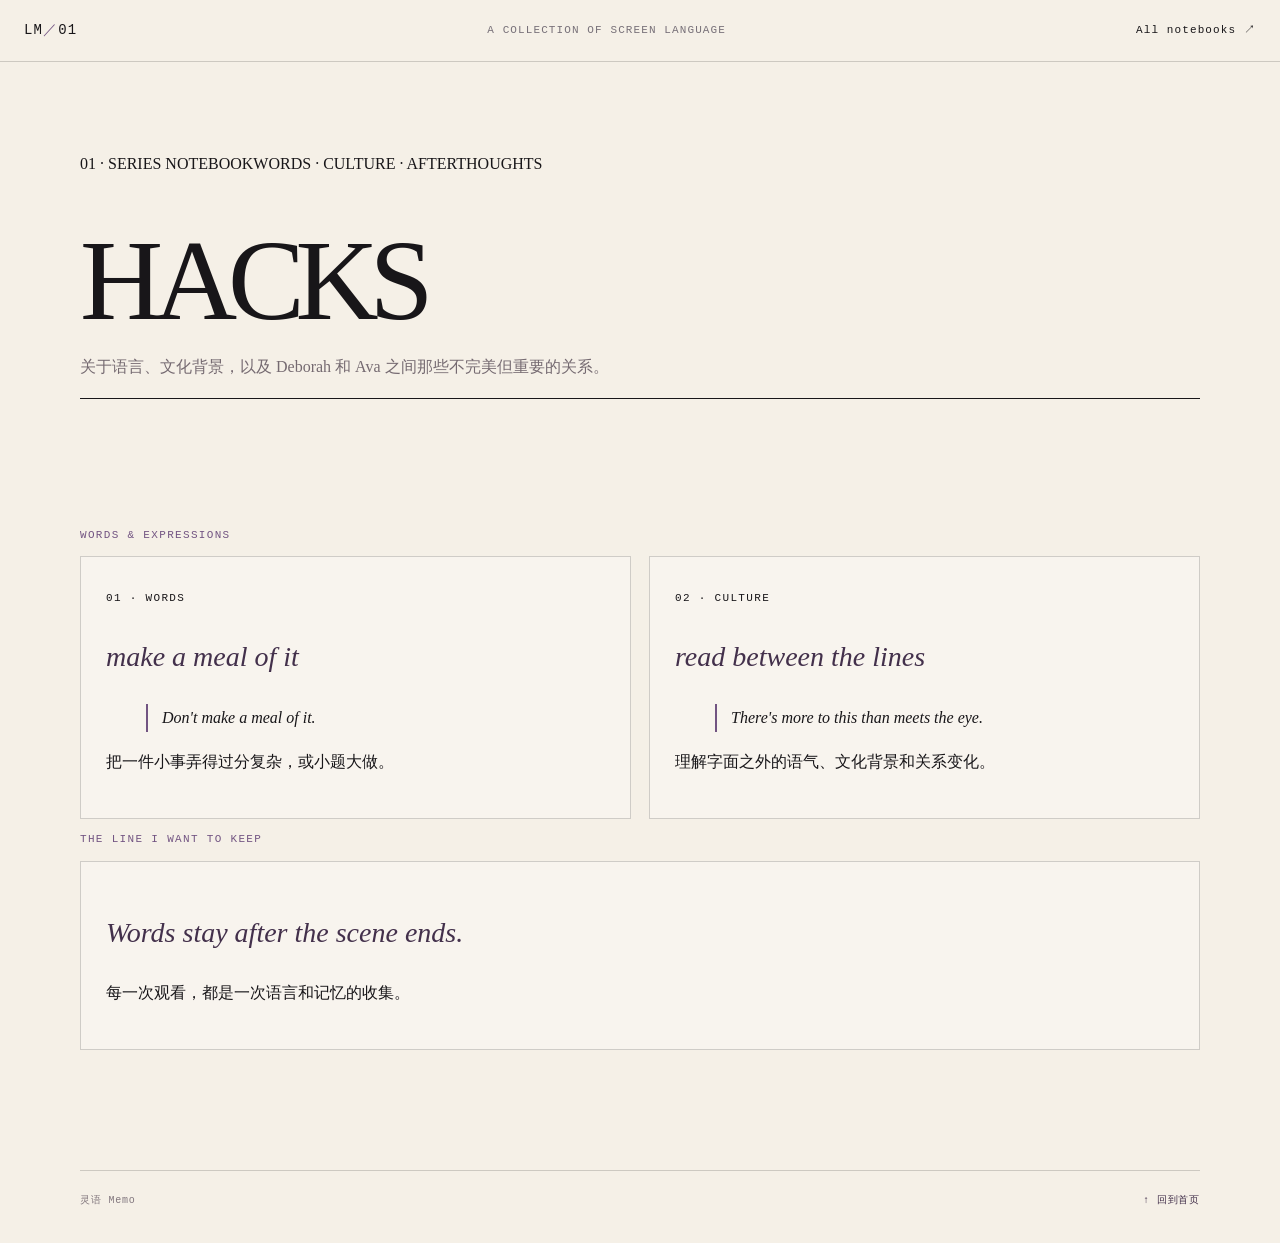
==== hacks.html @ 87b96baa "Add HACKS notebook page" ====
<!doctype html>
<html lang="zh-CN">
<head>
  <meta charset="UTF-8">
  <meta name="viewport" content="width=device-width, initial-scale=1.0">
  <title>HACKS · 灵语 Memo</title>
  <link rel="stylesheet" href="style.css">
</head>
<body>
  <header class="site-header"><div class="header-inner">
    <a class="brand" href="index.html">LM<span>／</span>01</a>
    <p class="header-note">A COLLECTION OF SCREEN LANGUAGE</p>
    <a class="header-link" href="index.html">All notebooks ↗</a>
  </div></header>
  <main class="content-width">
    <section class="custom-cover">
      <div class="custom-cover-meta"><span>01 · SERIES NOTEBOOK</span><span>WORDS · CULTURE · AFTERTHOUGHTS</span></div>
      <h1>HACKS</h1>
      <p class="custom-description">关于语言、文化背景，以及 Deborah 和 Ava 之间那些不完美但重要的关系。</p>
      <div class="cover-rule"></div>
    </section>
    <section class="note-workspace">
      <p class="section-kicker">WORDS &amp; EXPRESSIONS</p>
      <div class="learning-grid">
        <article class="learning-card"><span class="card-tag">01 · WORDS</span><h3>make a meal of it</h3><blockquote>Don't make a meal of it.</blockquote><p>把一件小事弄得过分复杂，或小题大做。</p></article>
        <article class="learning-card"><span class="card-tag">02 · CULTURE</span><h3>read between the lines</h3><blockquote>There's more to this than meets the eye.</blockquote><p>理解字面之外的语气、文化背景和关系变化。</p></article>
      </div>
      <p class="section-kicker">THE LINE I WANT TO KEEP</p>
      <article class="learning-card"><h3>Words stay after the scene ends.</h3><p>每一次观看，都是一次语言和记忆的收集。</p></article>
    </section>
  </main>
  <footer class="home-footer content-width"><span>灵语 Memo</span><a href="index.html">↑ 回到首页</a></footer>
</body>
</html>
---- style.css ----
:root{--ink:#181619;--paper:#f5f0e7;--purple:#725482;--purple-dark:#43304b;--orange:#c26d41;--line:rgba(24,22,25,.18);--serif:'Georgia','Noto Serif SC',serif;--mono:ui-monospace,monospace}*{box-sizing:border-box}html{scroll-behavior:smooth}body{margin:0;color:var(--ink);background:var(--paper);font-family:Georgia,'Noto Serif SC',serif;font-size:16px;line-height:1.8}a{color:inherit}.content-width{width:min(1120px,calc(100% - 48px));margin:auto}.site-header{border-bottom:1px solid var(--line)}.header-inner{width:min(1240px,calc(100% - 48px));margin:auto;padding:18px 0;display:flex;align-items:center;justify-content:space-between;font-family:var(--mono);font-size:11px;letter-spacing:.1em}.brand{text-decoration:none;font-size:14px}.brand span,.section-kicker,.cover-kicker{color:var(--purple)}.header-note{margin:0;color:#777078}.header-link{text-decoration:none}.home-intro{padding:72px 0 34px}.home-intro-top{display:flex;justify-content:space-between;align-items:center}.cover-kicker,.section-kicker,.series-label,.cover-meta,.card-tag{font-family:var(--mono);font-size:11px;letter-spacing:.12em;text-transform:uppercase}.cover-kicker{display:flex;gap:9px;align-items:center}.eyebrow-dot{width:8px;height:8px;border-radius:50%;background:var(--orange);display:inline-block}.home-date{margin:0;color:#857b82;font:10px var(--mono);letter-spacing:.1em}.home-intro-grid{display:grid;grid-template-columns:1.2fr .8fr;gap:90px;align-items:end;padding:64px 0 76px}.home-intro h1{margin:0;font:400 clamp(48px,7vw,92px)/1.14 var(--serif);letter-spacing:-.07em}.home-intro h1 em{color:var(--purple)}.home-intro-copy{max-width:310px;padding-bottom:7px;font-size:17px}.home-intro-copy p{margin:0 0 13px}.cover-rule{height:1px;background:var(--ink)}.cover-meta{display:flex;justify-content:space-between;margin-top:12px;color:#80777c}.collection{padding:88px 0 115px}.collection-heading{display:flex;justify-content:space-between;align-items:end;margin-bottom:35px}.collection-heading h2{margin:5px 0 0;font:400 clamp(32px,4vw,52px)/1.2 var(--serif);letter-spacing:-.05em}.collection-heading h2 i{color:var(--purple)}.collection-note{margin:0;color:#7c7278;font-size:14px;text-align:right}.collection-tools{display:flex;justify-content:space-between;gap:20px;align-items:center;margin:0 0 27px}.search-field{display:flex;align-items:center;gap:10px;width:min(430px,100%);border-bottom:1px solid var(--line);color:var(--purple)}.search-field span{font-size:25px}.search-field input{width:100%;border:0;outline:0;padding:10px 0;color:var(--ink);background:transparent;font:inherit}.tool-actions{display:flex;gap:18px}.text-button{padding:0;border:0;color:var(--purple-dark);background:none;cursor:pointer;font:inherit;font-size:12px}.notebook-grid{display:grid;grid-template-columns:repeat(2,minmax(0,1fr));gap:20px}.notebook-card{display:block;overflow:hidden;border:1px solid var(--line);background:#fff4;text-decoration:none;transition:.2s}.notebook-card:hover{transform:translateY(-4px);box-shadow:0 12px 28px #43304b1c}.notebook-cover{position:relative;min-height:330px;padding:25px 28px;display:flex;flex-direction:column;justify-content:space-between;color:var(--paper);background:var(--purple-dark);overflow:hidden}.notebook-cover:after{content:'';position:absolute;width:255px;height:255px;right:-78px;bottom:-100px;border:1px solid #f5f0e755;border-radius:50%;box-shadow:0 0 0 22px #f5f0e714,0 0 0 44px #f5f0e70c}.notebook-number,.notebook-stamp{position:relative;z-index:1;font:10px var(--mono);letter-spacing:.12em}.notebook-stamp{align-self:flex-end;padding:8px 10px;border:1px solid #f5f0e773}.notebook-cover strong{position:relative;z-index:1;margin-left:-5px;font:400 clamp(48px,7vw,92px)/.9 var(--serif);letter-spacing:-.08em}.notebook-symbol{position:relative;z-index:1;font-size:34px;color:#d5abd9}.notebook-info{padding:23px 25px}.notebook-info-top{display:flex;justify-content:space-between;color:var(--purple-dark);font:19px var(--serif)}.notebook-info p{min-height:53px;margin:13px 0 21px;color:#756a71;font-size:14px}.notebook-tags{display:flex;flex-wrap:wrap;gap:7px}.notebook-tags span{padding:5px 9px;border:1px solid var(--line);color:#81767d;font:9px var(--mono);letter-spacing:.08em;text-transform:uppercase}.add-notebook-card{min-height:500px;padding:31px;display:flex;flex-direction:column;justify-content:center;align-items:flex-start;border-style:dashed;background:transparent}.add-symbol{margin-bottom:15px;color:var(--purple);font-size:65px;line-height:1}.add-notebook-card strong{margin:13px 0 18px;font:400 31px/1.35 var(--serif)}.add-notebook-card em{color:var(--purple)}.home-note{display:grid;grid-template-columns:80px 1fr;gap:25px;max-width:720px;margin-bottom:120px;padding-top:30px;border-top:1px solid var(--line)}.home-note-mark{color:var(--purple);font-size:29px}.home-note p:last-child{max-width:550px;margin:14px 0 0;font:20px/1.9 var(--serif)}.home-footer{display:flex;justify-content:space-between;padding:22px 0 36px;border-top:1px solid var(--line);color:#81767d;font:10px var(--mono);letter-spacing:.08em}.home-footer a{color:var(--purple-dark);text-decoration:none}.modal-shell{position:fixed;z-index:30;inset:0;display:grid;place-items:center;padding:20px}.modal-shell[hidden]{display:none}.modal-backdrop{position:absolute;inset:0;background:#18161999}.entry-modal{position:relative;z-index:1;width:min(560px,100%);padding:42px;background:var(--paper);box-shadow:0 25px 80px #18161940}.modal-close{position:absolute;top:16px;right:19px;border:0;background:none;cursor:pointer;font-size:29px}.entry-modal h2{margin:10px 0 15px;font:400 39px/1.18 var(--serif)}.entry-modal h2 em{color:var(--purple)}.modal-intro{color:#756a71;font-size:14px}.memo-form{display:grid;gap:16px}.memo-form label{display:grid;gap:6px;color:#756a71;font-size:12px}.memo-form input,.memo-form textarea,.memo-form select{width:100%;padding:11px 12px;border:1px solid var(--line);outline:0;background:#fff5;font:14px/1.6 inherit}.form-columns{display:grid;grid-template-columns:1fr 1fr;gap:14px}.form-actions{display:flex;align-items:center;gap:15px;flex-wrap:wrap}.primary-button,.import-button{padding:11px 16px;border:1px solid var(--purple-dark);background:var(--purple-dark);color:var(--paper);cursor:pointer;font:inherit;font-size:13px}.import-button{background:transparent;color:var(--purple-dark)}.custom-cover{padding:88px 0 34px}.custom-cover h1{margin:45px 0 0;font:400 clamp(54px,9vw,116px)/.98 var(--serif);letter-spacing:-.08em}.custom-description{max-width:570px;color:#756a71}.note-workspace{padding:82px 0 120px}.learning-grid{display:grid;grid-template-columns:repeat(2,minmax(0,1fr));gap:18px}.learning-card{padding:25px;border:1px solid var(--line);background:#fff4}.learning-card h3{color:var(--purple-dark);font:italic 28px/1.3 var(--serif)}.learning-card blockquote{padding-left:14px;border-left:2px solid var(--purple);font-style:italic}.not-found{padding:140px 0}@media(max-width:760px){.content-width,.header-inner{width:calc(100% - 32px)}.header-note,.home-date{display:none}.home-intro-grid{grid-template-columns:1fr;gap:36px;padding:50px 0}.home-intro h1{font-size:53px}.home-intro-copy{max-width:100%;font-size:16px}.collection{padding:64px 0 80px}.collection-heading{align-items:start;gap:20px}.notebook-grid,.learning-grid{grid-template-columns:1fr}.notebook-cover{min-height:290px}.collection-tools{display:grid}.tool-actions{justify-content:space-between}.home-note{grid-template-columns:40px 1fr;gap:15px;margin-bottom:80px}.home-footer{flex-wrap:wrap;gap:14px}.entry-modal{padding:35px 23px}.form-columns{grid-template-columns:1fr}}
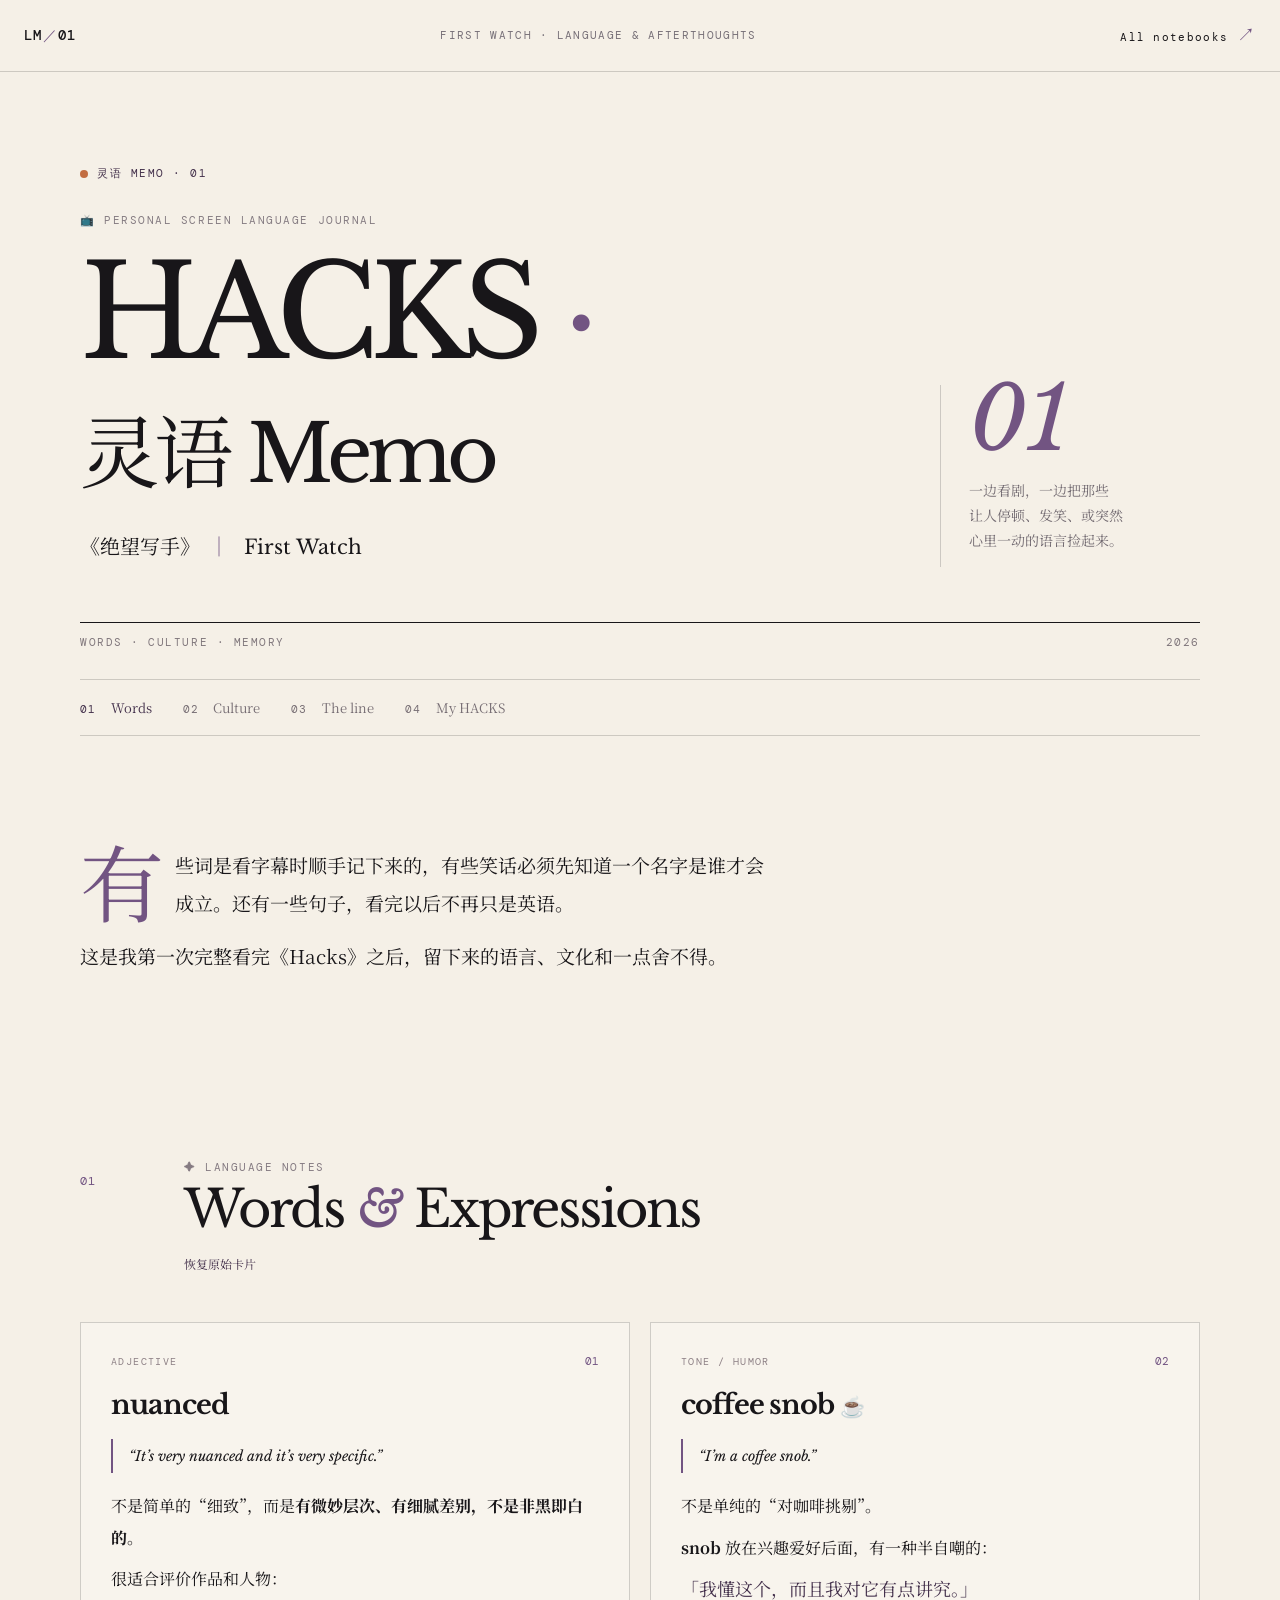
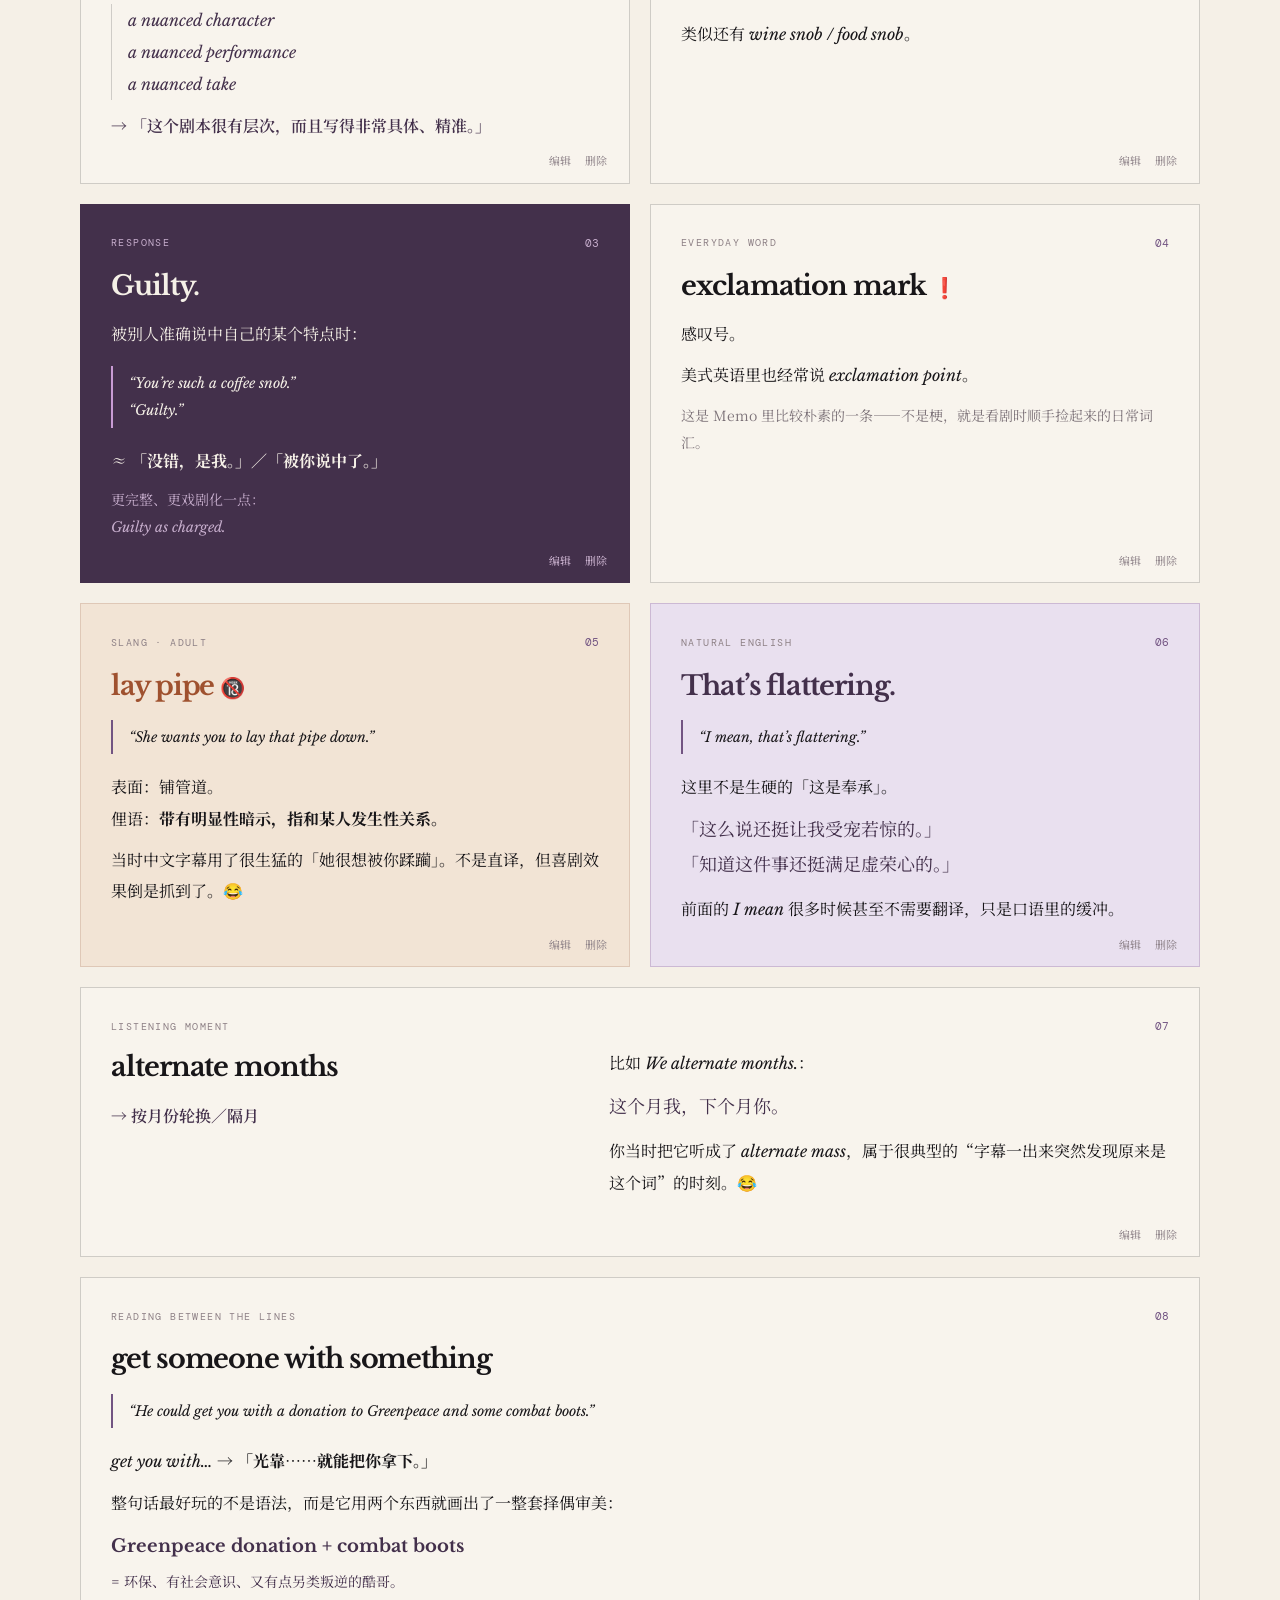
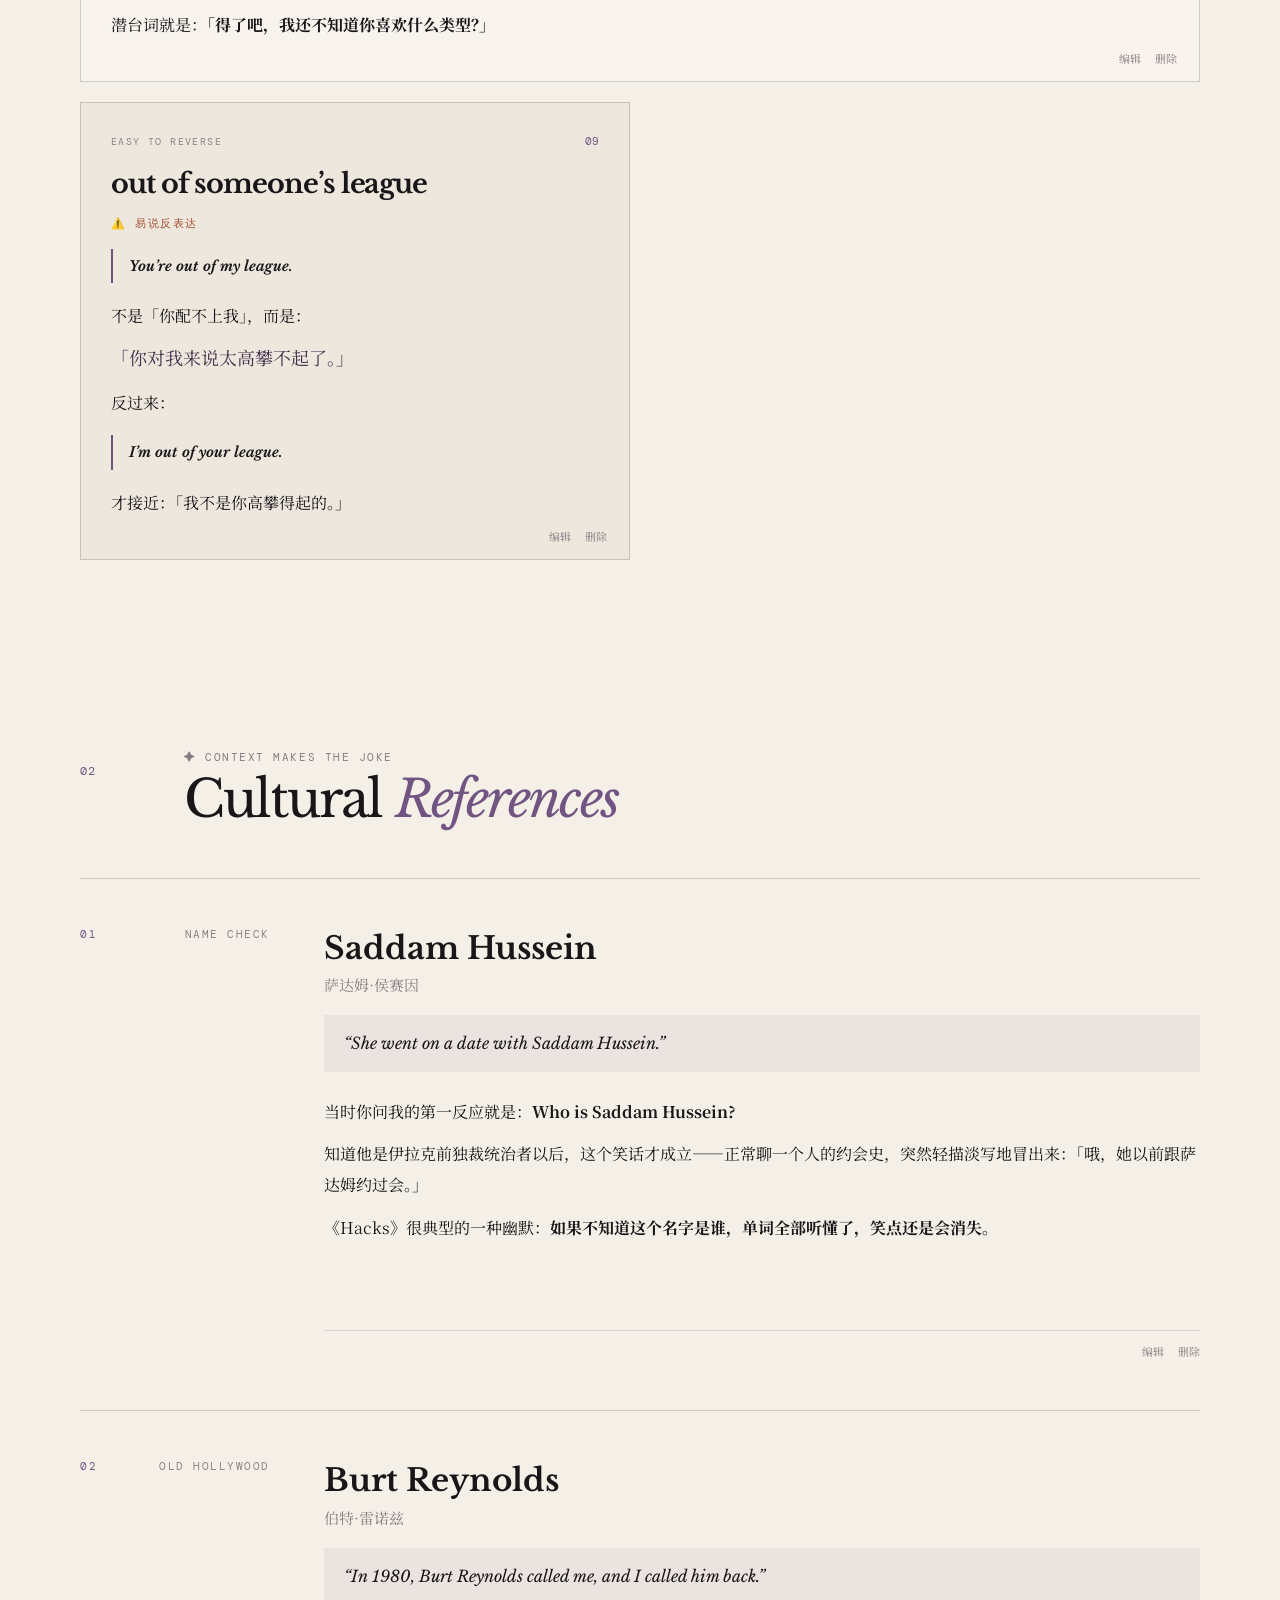
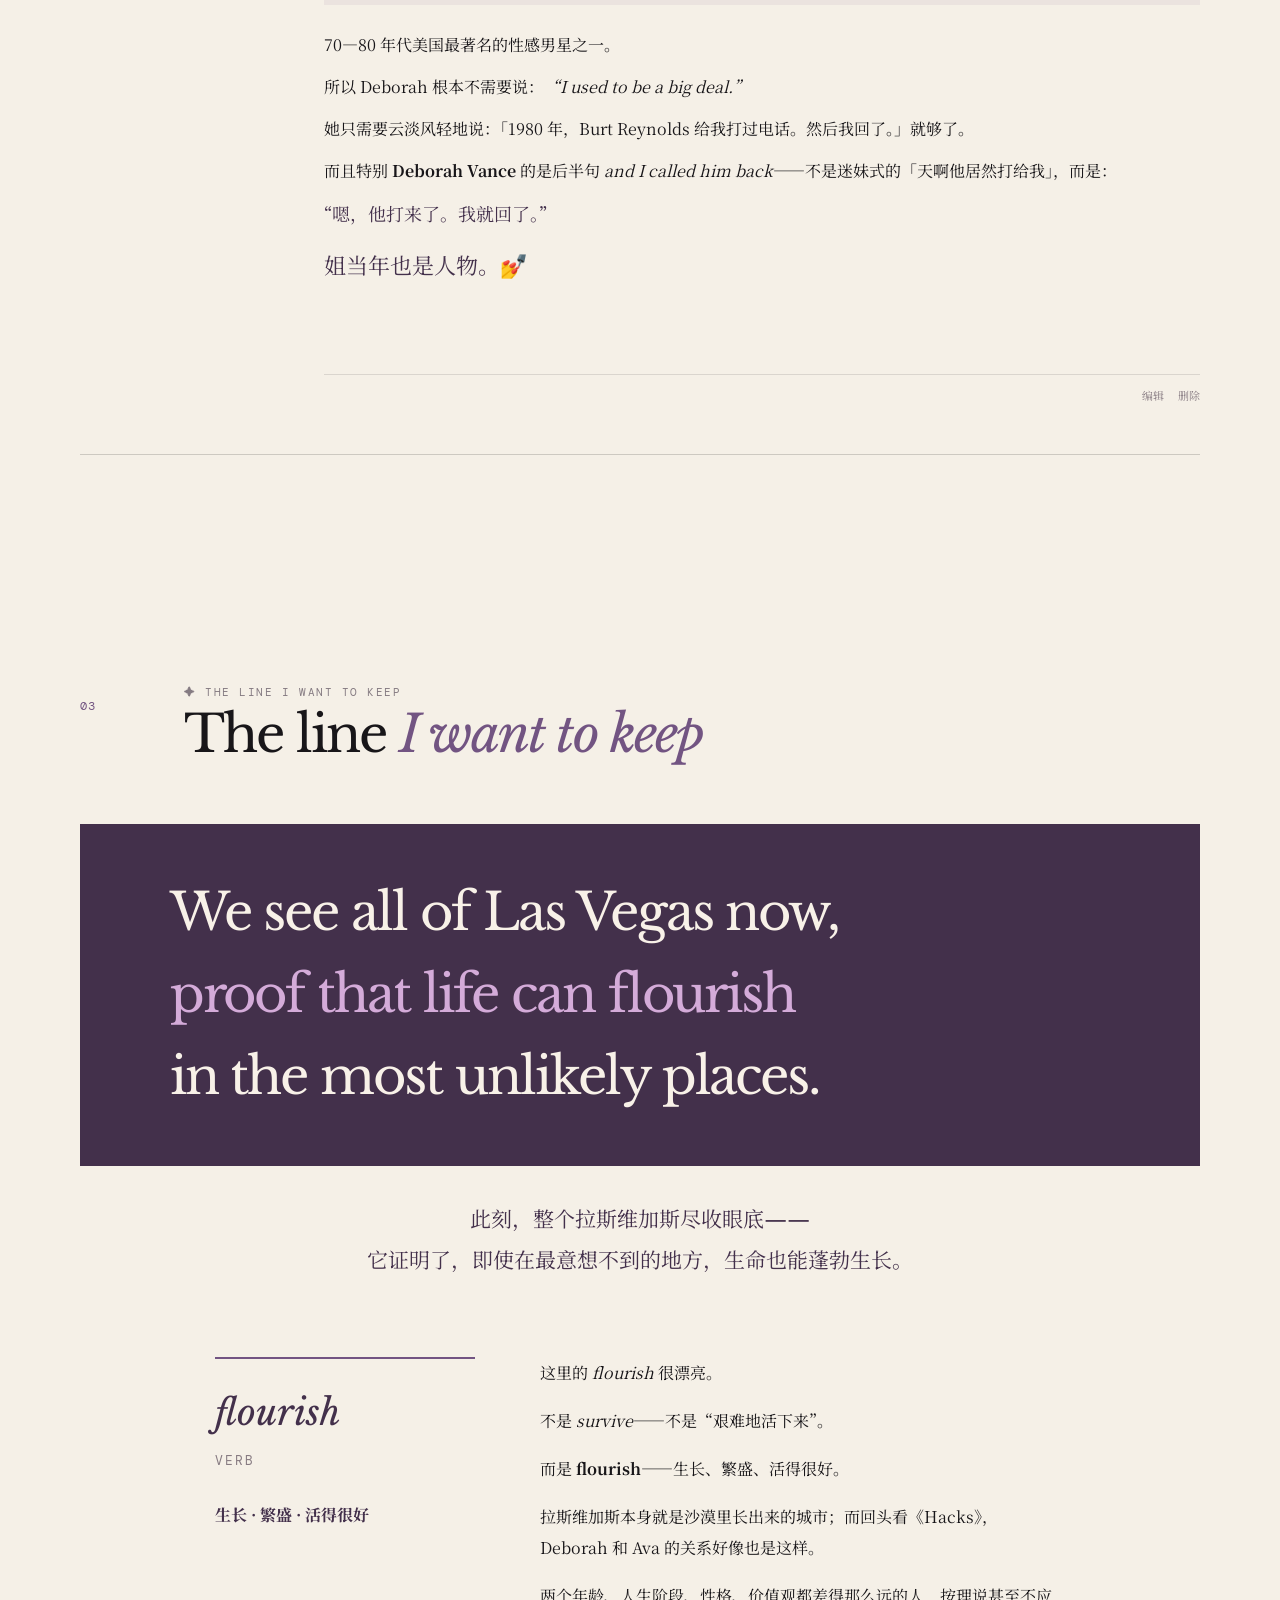
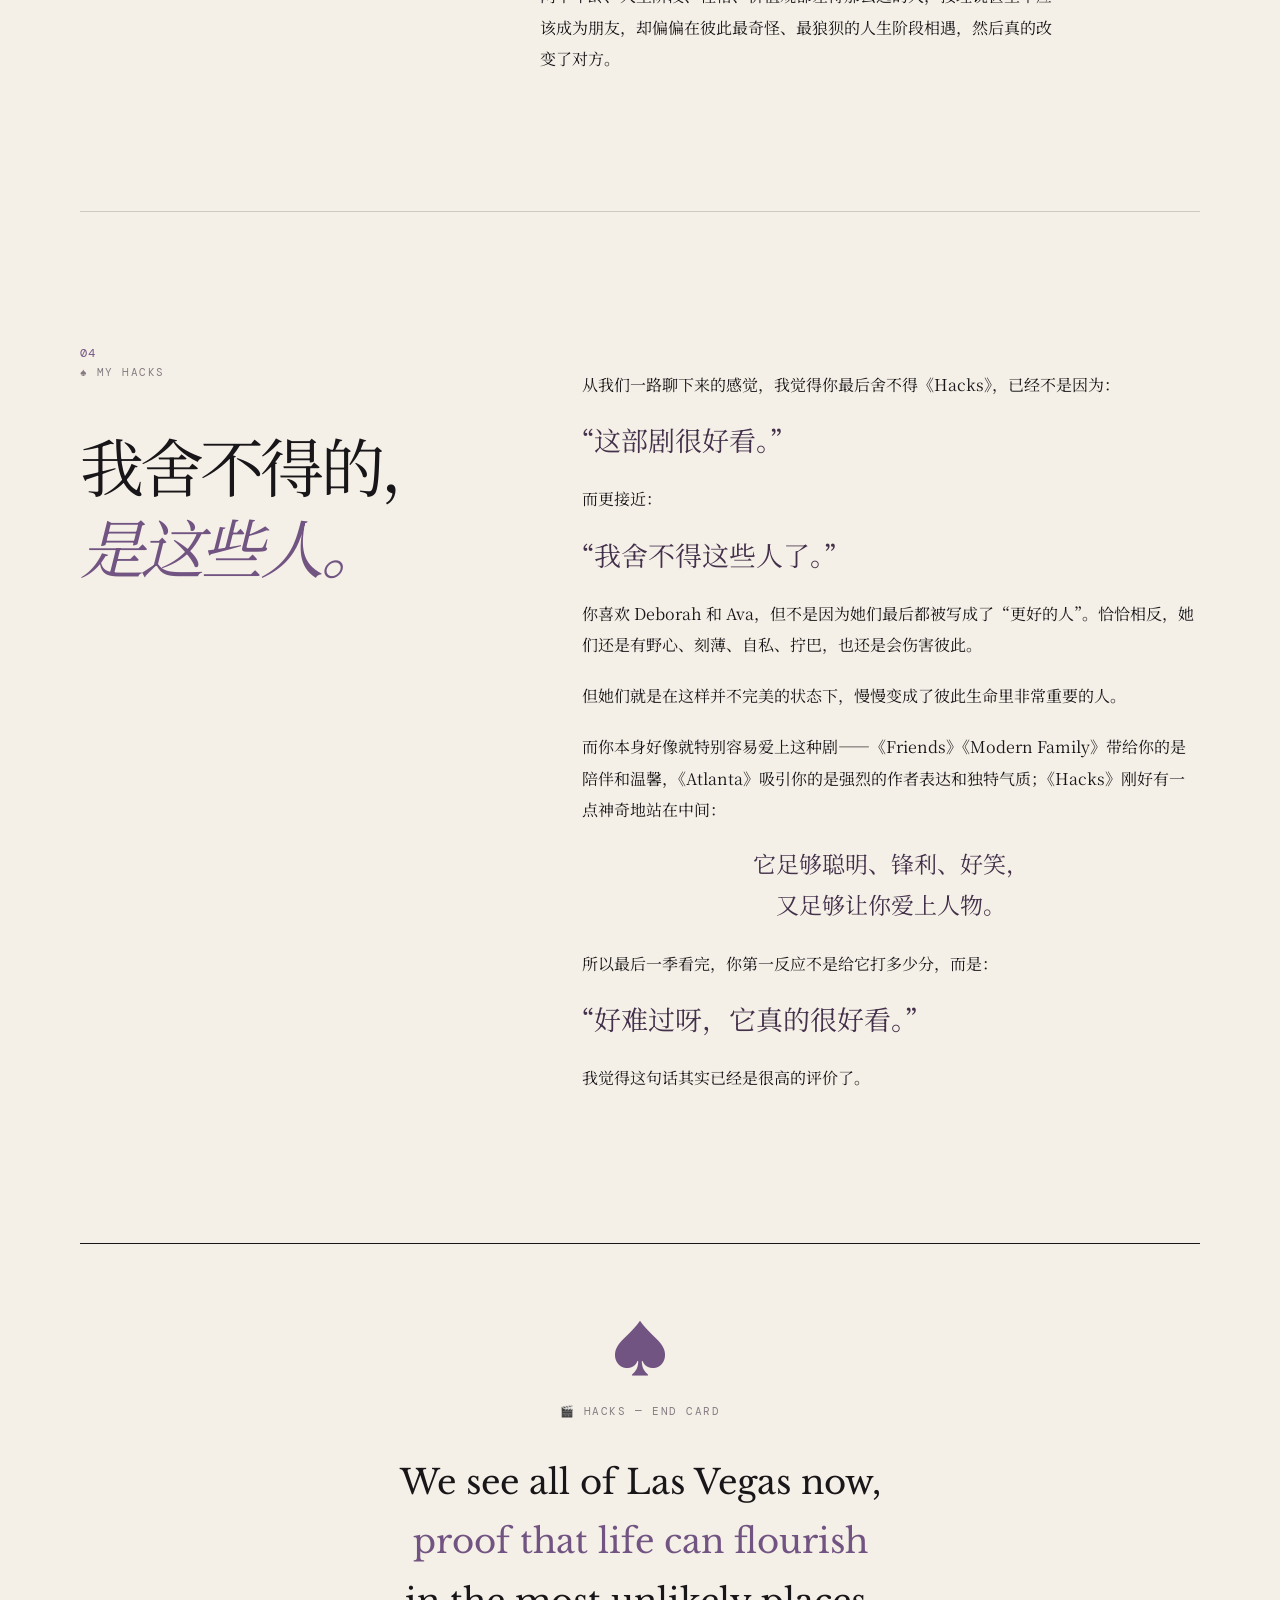
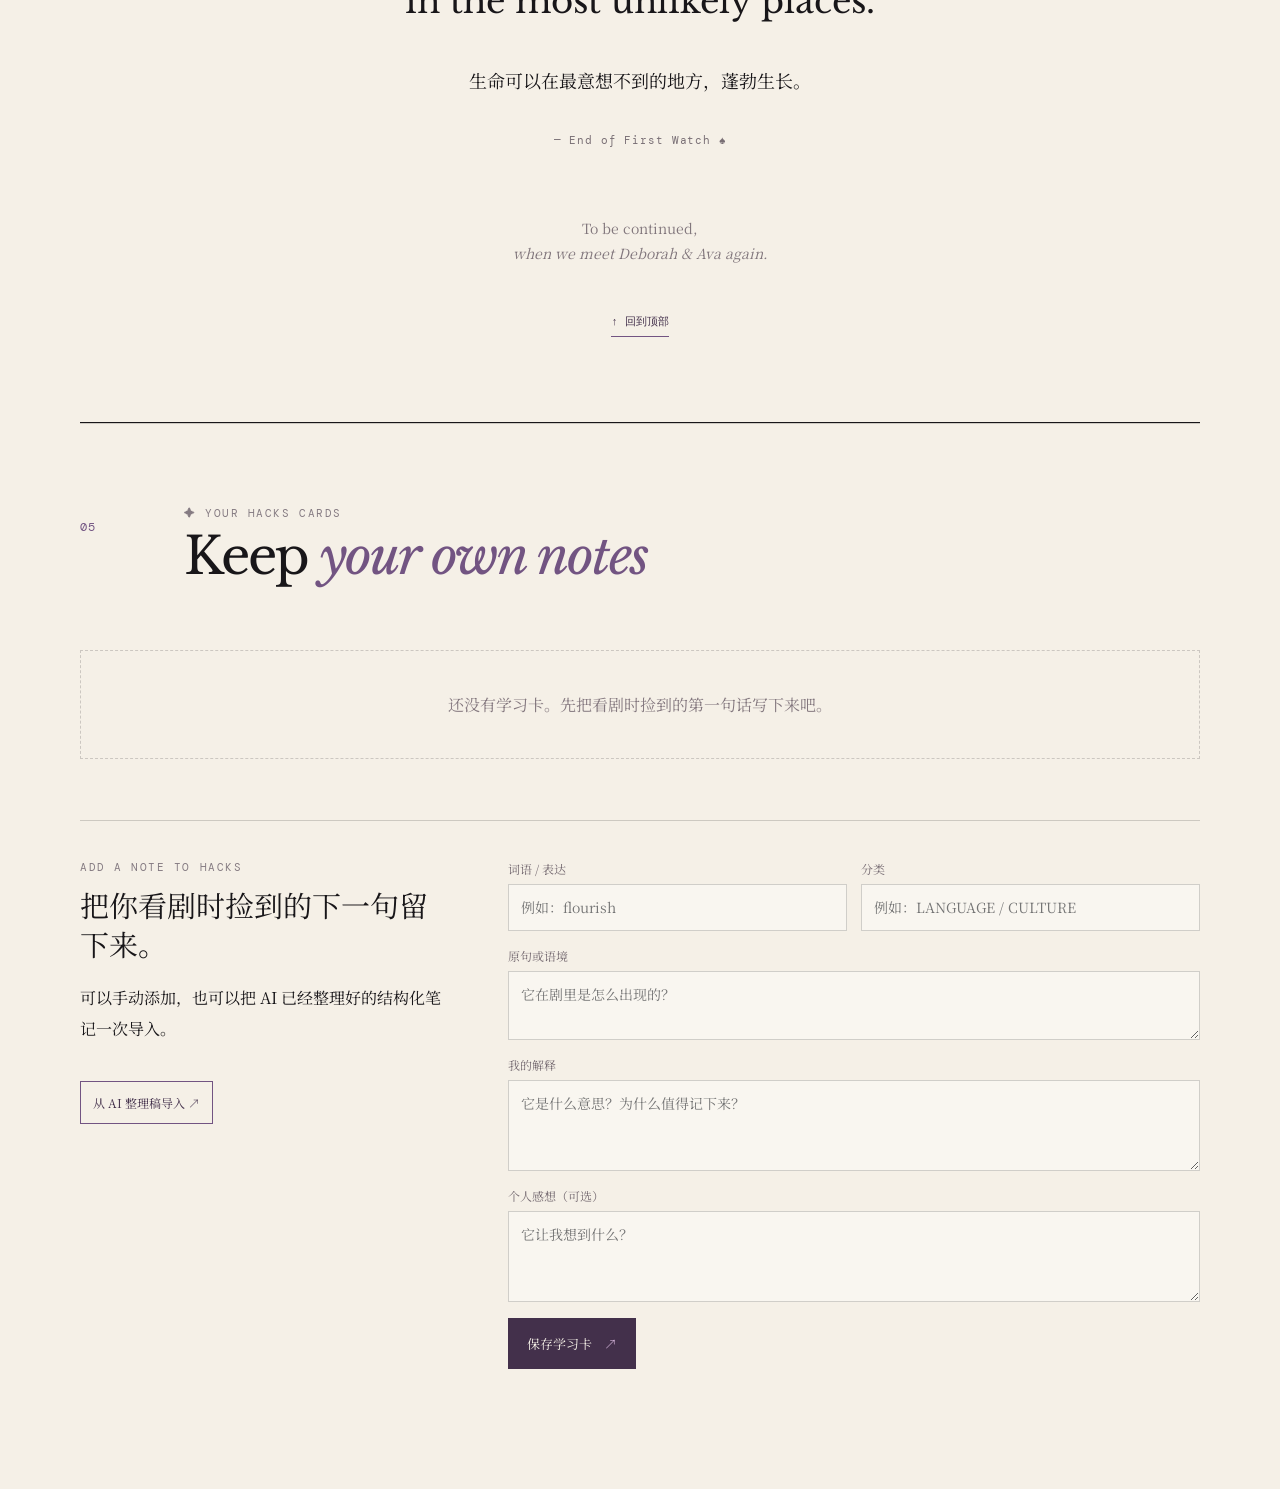
==== commit 977e0c9d: "Add files via upload Replace simplified version with original website." ====
--- a/hacks.html
+++ b/hacks.html
@@ -1,34 +1,200 @@
 <!doctype html>
 <html lang="zh-CN">
-<head>
-  <meta charset="UTF-8">
-  <meta name="viewport" content="width=device-width, initial-scale=1.0">
-  <title>HACKS · 灵语 Memo</title>
-  <link rel="stylesheet" href="style.css">
-</head>
-<body>
-  <header class="site-header"><div class="header-inner">
-    <a class="brand" href="index.html">LM<span>／</span>01</a>
-    <p class="header-note">A COLLECTION OF SCREEN LANGUAGE</p>
-    <a class="header-link" href="index.html">All notebooks ↗</a>
-  </div></header>
-  <main class="content-width">
-    <section class="custom-cover">
-      <div class="custom-cover-meta"><span>01 · SERIES NOTEBOOK</span><span>WORDS · CULTURE · AFTERTHOUGHTS</span></div>
-      <h1>HACKS</h1>
-      <p class="custom-description">关于语言、文化背景，以及 Deborah 和 Ava 之间那些不完美但重要的关系。</p>
-      <div class="cover-rule"></div>
-    </section>
-    <section class="note-workspace">
-      <p class="section-kicker">WORDS &amp; EXPRESSIONS</p>
-      <div class="learning-grid">
-        <article class="learning-card"><span class="card-tag">01 · WORDS</span><h3>make a meal of it</h3><blockquote>Don't make a meal of it.</blockquote><p>把一件小事弄得过分复杂，或小题大做。</p></article>
-        <article class="learning-card"><span class="card-tag">02 · CULTURE</span><h3>read between the lines</h3><blockquote>There's more to this than meets the eye.</blockquote><p>理解字面之外的语气、文化背景和关系变化。</p></article>
+  <head>
+    <meta charset="UTF-8" />
+    <meta name="viewport" content="width=device-width, initial-scale=1.0" />
+    <meta name="description" content="HACKS · 灵语 Memo：一份关于《绝望写手》的英语表达、文化语境与观后感笔记。" />
+    <link rel="icon" type="image/svg+xml" href="data:image/svg+xml,%3Csvg xmlns='http://www.w3.org/2000/svg' viewBox='0 0 64 64'%3E%3Crect width='64' height='64' rx='14' fill='%2343304b'/%3E%3Ctext x='32' y='44' text-anchor='middle' fill='%23f5f0e7' font-size='34'%3ELM%3C/text%3E%3C/svg%3E" />
+    <title>HACKS · 灵语 Memo</title>
+    <link rel="stylesheet" href="style.css" />
+  </head>
+  <body data-personal-slug="hacks">
+    <div class="reading-progress" aria-hidden="true"><span id="progressBar"></span></div>
+
+    <header class="site-header" id="top">
+      <div class="header-inner">
+        <a class="brand" href="index.html" aria-label="回到灵语 Memo 首页">LM<span>／</span>01</a>
+        <p class="header-note">FIRST WATCH · LANGUAGE &amp; AFTERTHOUGHTS</p>
+        <a class="header-link" href="index.html">All notebooks <span>↗</span></a>
       </div>
-      <p class="section-kicker">THE LINE I WANT TO KEEP</p>
-      <article class="learning-card"><h3>Words stay after the scene ends.</h3><p>每一次观看，都是一次语言和记忆的收集。</p></article>
-    </section>
-  </main>
-  <footer class="home-footer content-width"><span>灵语 Memo</span><a href="index.html">↑ 回到首页</a></footer>
-</body>
+    </header>
+
+    <main>
+      <section class="cover content-width">
+        <div class="cover-kicker"><span class="eyebrow-dot"></span> 灵语 Memo · 01</div>
+        <div class="cover-grid">
+          <div>
+            <p class="series-label">📺 PERSONAL SCREEN LANGUAGE JOURNAL</p>
+            <h1>HACKS <em>·</em><br /><span>灵语 Memo</span></h1>
+            <p class="subtitle">《绝望写手》<span class="slash">｜</span> First Watch</p>
+          </div>
+          <div class="cover-aside">
+            <p class="cover-number">01</p>
+            <p>一边看剧，一边把那些<br />让人停顿、发笑、或突然<br />心里一动的语言捡起来。</p>
+          </div>
+        </div>
+        <div class="cover-rule"></div>
+        <div class="cover-meta"><span>WORDS · CULTURE · MEMORY</span><span>2026</span></div>
+      </section>
+
+      <nav class="section-nav content-width" aria-label="页面分区">
+        <a href="#words">01 <span>Words</span></a>
+        <a href="#culture">02 <span>Culture</span></a>
+        <a href="#line">03 <span>The line</span></a>
+        <a href="#my-hacks">04 <span>My HACKS</span></a>
+      </nav>
+
+      <section class="intro content-width narrow-copy">
+        <p class="drop-cap">有些词是看字幕时顺手记下来的，有些笑话必须先知道一个名字是谁才会成立。还有一些句子，看完以后不再只是英语。</p>
+        <p>这是我第一次完整看完《Hacks》之后，留下来的语言、文化和一点舍不得。</p>
+      </section>
+
+      <section class="memo-section content-width" id="words">
+        <div class="section-heading">
+          <span class="section-index">01</span>
+          <div><p class="section-kicker">✦ LANGUAGE NOTES</p><h2>Words <i>&amp;</i> Expressions</h2><button class="text-button curated-reset-button" type="button" data-reset-curated hidden>恢复原始卡片</button></div>
+        </div>
+
+        <div class="word-grid">
+          <article class="memo-card featured-card" data-curated-card="hacks-word-nuanced">
+            <div class="card-top"><span class="card-tag">ADJECTIVE</span><span class="card-mark">01</span></div>
+            <h3>nuanced</h3>
+            <blockquote>“It’s very nuanced and it’s very specific.”</blockquote>
+            <p>不是简单的“细致”，而是<strong>有微妙层次、有细腻差别，不是非黑即白的</strong>。</p>
+            <p>很适合评价作品和人物：</p>
+            <p class="examples"><i>a nuanced character</i><br /><i>a nuanced performance</i><br /><i>a nuanced take</i></p>
+            <p class="translation">→ 「这个剧本很有层次，而且写得非常具体、精准。」</p>
+          </article>
+
+          <article class="memo-card" data-curated-card="hacks-word-coffee-snob">
+            <div class="card-top"><span class="card-tag">TONE / HUMOR</span><span class="card-mark">02</span></div>
+            <h3>coffee snob <span class="emoji">☕️</span></h3>
+            <blockquote>“I’m a coffee snob.”</blockquote>
+            <p>不是单纯的“对咖啡挑剔”。</p>
+            <p><strong>snob</strong> 放在兴趣爱好后面，有一种半自嘲的：</p>
+            <p class="pull-quote">「我懂这个，而且我对它有点讲究。」</p>
+            <p>类似还有 <i>wine snob / food snob</i>。</p>
+          </article>
+
+          <article class="memo-card dark-card" data-curated-card="hacks-word-guilty">
+            <div class="card-top"><span class="card-tag">RESPONSE</span><span class="card-mark">03</span></div>
+            <h3>Guilty.</h3>
+            <p>被别人准确说中自己的某个特点时：</p>
+            <blockquote>“You’re such a coffee snob.”<br />“Guilty.”</blockquote>
+            <p>≈ <strong>「没错，是我。」／「被你说中了。」</strong></p>
+            <p class="muted-note">更完整、更戏剧化一点：<br /><i>Guilty as charged.</i></p>
+          </article>
+
+          <article class="memo-card" data-curated-card="hacks-word-exclamation-mark">
+            <div class="card-top"><span class="card-tag">EVERYDAY WORD</span><span class="card-mark">04</span></div>
+            <h3>exclamation mark <span class="emoji">❗</span></h3>
+            <p>感叹号。</p>
+            <p>美式英语里也经常说 <i>exclamation point</i>。</p>
+            <p class="small-note">这是 Memo 里比较朴素的一条——不是梗，就是看剧时顺手捡起来的日常词汇。</p>
+          </article>
+
+          <article class="memo-card warning-card" data-curated-card="hacks-word-lay-pipe">
+            <div class="card-top"><span class="card-tag">SLANG · ADULT</span><span class="card-mark">05</span></div>
+            <h3>lay pipe <span class="emoji">🔞</span></h3>
+            <blockquote>“She wants you to lay that pipe down.”</blockquote>
+            <p>表面：铺管道。<br />俚语：<strong>带有明显性暗示，指和某人发生性关系。</strong></p>
+            <p>当时中文字幕用了很生猛的「她很想被你蹂躏」。不是直译，但喜剧效果倒是抓到了。😂</p>
+          </article>
+
+          <article class="memo-card accent-card" data-curated-card="hacks-word-flattering">
+            <div class="card-top"><span class="card-tag">NATURAL ENGLISH</span><span class="card-mark">06</span></div>
+            <h3>That’s flattering.</h3>
+            <blockquote>“I mean, that’s flattering.”</blockquote>
+            <p>这里不是生硬的「这是奉承」。</p>
+            <p class="pull-quote">「这么说还挺让我受宠若惊的。」<br />「知道这件事还挺满足虚荣心的。」</p>
+            <p>前面的 <i>I mean</i> 很多时候甚至不需要翻译，只是口语里的缓冲。</p>
+          </article>
+
+          <article class="memo-card wide-card" data-curated-card="hacks-word-alternate-months">
+            <div class="card-top"><span class="card-tag">LISTENING MOMENT</span><span class="card-mark">07</span></div>
+            <div class="wide-card-content"><div><h3>alternate months</h3><p class="translation">→ 按月份轮换／隔月</p></div><div><p>比如 <i>We alternate months.</i>：</p><p class="pull-quote">这个月我，下个月你。</p><p>你当时把它听成了 <i>alternate mass</i>，属于很典型的“字幕一出来突然发现原来是这个词”的时刻。😂</p></div></div>
+          </article>
+
+          <article class="memo-card wide-card" data-curated-card="hacks-word-get-you-with">
+            <div class="card-top"><span class="card-tag">READING BETWEEN THE LINES</span><span class="card-mark">08</span></div>
+            <h3>get someone with something</h3>
+            <blockquote>“He could get you with a donation to Greenpeace and some combat boots.”</blockquote>
+            <p><i>get you with…</i> → <strong>「光靠……就能把你拿下。」</strong></p>
+            <p>整句话最好玩的不是语法，而是它用两个东西就画出了一整套择偶审美：</p>
+            <p class="formula">Greenpeace donation + combat boots<br /><span>= 环保、有社会意识、又有点另类叛逆的酷哥。</span></p>
+            <p>潜台词就是：<strong>「得了吧，我还不知道你喜欢什么类型？」</strong></p>
+          </article>
+
+          <article class="memo-card league-card" data-curated-card="hacks-word-out-of-league">
+            <div class="card-top"><span class="card-tag">EASY TO REVERSE</span><span class="card-mark">09</span></div>
+            <h3>out of someone’s league</h3>
+            <p class="alert-label">⚠️ 易说反表达</p>
+            <blockquote><strong>You’re out of my league.</strong></blockquote>
+            <p>不是「你配不上我」，而是：</p><p class="pull-quote">「你对我来说太高攀不起了。」</p>
+            <p>反过来：</p><blockquote><strong>I’m out of your league.</strong></blockquote><p>才接近：「我不是你高攀得起的。」</p>
+          </article>
+        </div>
+      </section>
+
+      <section class="memo-section content-width" id="culture">
+        <div class="section-heading">
+          <span class="section-index">02</span>
+          <div><p class="section-kicker">✦ CONTEXT MAKES THE JOKE</p><h2>Cultural <i>References</i></h2></div>
+        </div>
+
+        <div class="culture-list">
+          <article class="culture-entry" data-curated-card="hacks-culture-saddam">
+            <div class="culture-label"><span>01</span><span>NAME CHECK</span></div>
+            <div><h3>Saddam Hussein <small>萨达姆·侯赛因</small></h3><blockquote>“She went on a date with Saddam Hussein.”</blockquote><p>当时你问我的第一反应就是：<strong>Who is Saddam Hussein?</strong></p><p>知道他是伊拉克前独裁统治者以后，这个笑话才成立——正常聊一个人的约会史，突然轻描淡写地冒出来：「哦，她以前跟萨达姆约过会。」</p><p>《Hacks》很典型的一种幽默：<strong>如果不知道这个名字是谁，单词全部听懂了，笑点还是会消失。</strong></p></div>
+          </article>
+          <article class="culture-entry" data-curated-card="hacks-culture-burt">
+            <div class="culture-label"><span>02</span><span>OLD HOLLYWOOD</span></div>
+            <div><h3>Burt Reynolds <small>伯特·雷诺兹</small></h3><blockquote>“In 1980, Burt Reynolds called me, and I called him back.”</blockquote><p>70—80 年代美国最著名的性感男星之一。</p><p>所以 Deborah 根本不需要说：<i>“I used to be a big deal.”</i></p><p>她只需要云淡风轻地说：「1980 年，Burt Reynolds 给我打过电话。然后我回了。」就够了。</p><p>而且特别 <strong>Deborah Vance</strong> 的是后半句 <i>and I called him back</i>——不是迷妹式的「天啊他居然打给我」，而是：</p><p class="pull-quote">“嗯，他打来了。我就回了。”</p><p class="signature">姐当年也是人物。💅</p></div>
+          </article>
+        </div>
+      </section>
+
+      <section class="memo-section line-section content-width" id="line">
+        <div class="section-heading">
+          <span class="section-index">03</span>
+          <div><p class="section-kicker">✦ THE LINE I WANT TO KEEP</p><h2>The line <i>I want to keep</i></h2></div>
+        </div>
+        <div class="hero-line"><p>We see all of Las Vegas now,</p><p>proof that life can flourish</p><p>in the most unlikely places.</p></div>
+        <p class="line-translation">此刻，整个拉斯维加斯尽收眼底——<br />它证明了，即使在最意想不到的地方，生命也能蓬勃生长。</p>
+        <div class="line-body"><div class="line-word"><span>flourish</span><small>verb</small><strong>生长 · 繁盛 · 活得很好</strong></div><div><p>这里的 <i>flourish</i> 很漂亮。</p><p>不是 <i>survive</i>——不是“艰难地活下来”。</p><p>而是 <strong>flourish</strong>——生长、繁盛、活得很好。</p><p>拉斯维加斯本身就是沙漠里长出来的城市；而回头看《Hacks》，Deborah 和 Ava 的关系好像也是这样。</p><p>两个年龄、人生阶段、性格、价值观都差得那么远的人，按理说甚至不应该成为朋友，却偏偏在彼此最奇怪、最狼狈的人生阶段相遇，然后真的改变了对方。</p></div></div>
+      </section>
+
+      <section class="my-hacks content-width" id="my-hacks">
+        <div class="my-hacks-heading"><span class="section-index">04</span><p class="section-kicker">♠ MY HACKS</p><h2>我舍不得的，<br /><em>是这些人。</em></h2></div>
+        <div class="my-hacks-copy"><p>从我们一路聊下来的感觉，我觉得你最后舍不得《Hacks》，已经不是因为：</p><p class="big-quote">“这部剧很好看。”</p><p>而更接近：</p><p class="big-quote">“我舍不得这些人了。”</p><p>你喜欢 Deborah 和 Ava，但不是因为她们最后都被写成了“更好的人”。恰恰相反，她们还是有野心、刻薄、自私、拧巴，也还是会伤害彼此。</p><p>但她们就是在这样并不完美的状态下，慢慢变成了彼此生命里非常重要的人。</p><p>而你本身好像就特别容易爱上这种剧——《Friends》《Modern Family》带给你的是陪伴和温馨，《Atlanta》吸引你的是强烈的作者表达和独特气质；《Hacks》刚好有一点神奇地站在中间：</p><p class="center-note">它足够聪明、锋利、好笑，<br />又足够让你爱上人物。</p><p>所以最后一季看完，你第一反应不是给它打多少分，而是：</p><p class="big-quote">“好难过呀，它真的很好看。”</p><p>我觉得这句话其实已经是很高的评价了。</p></div>
+      </section>
+
+      <footer class="end-card content-width">
+        <div class="end-card-symbol">♠</div>
+        <p class="section-kicker">🎬 HACKS — END CARD</p>
+        <div class="end-line"><p>We see all of Las Vegas now,</p><p>proof that life can flourish</p><p>in the most unlikely places.</p></div>
+        <p class="end-translation">生命可以在最意想不到的地方，蓬勃生长。</p>
+        <p class="end-credit">— End of First Watch ♠️</p>
+        <p class="to-be-continued">To be continued,<br /><i>when we meet Deborah &amp; Ava again.</i></p>
+        <a class="back-top" href="#top">↑ 回到顶部</a>
+      </footer>
+
+      <section class="note-workspace personal-hacks-notes content-width">
+        <div class="section-heading"><span class="section-index">05</span><div><p class="section-kicker">✦ YOUR HACKS CARDS</p><h2>Keep <i>your own notes</i></h2></div></div>
+        <div class="learning-grid" id="personalNotesGrid"></div>
+        <section class="note-editor">
+          <div class="note-editor-heading"><p class="section-kicker">ADD A NOTE TO HACKS</p><h3>把你看剧时捡到的下一句留下来。</h3><p>可以手动添加，也可以把 AI 已经整理好的结构化笔记一次导入。</p><button class="import-button" type="button" data-ai-import>从 AI 整理稿导入 ↗</button></div>
+          <form id="noteForm" class="memo-form">
+            <div class="form-columns"><label>词语 / 表达<input name="term" required placeholder="例如：flourish" /></label><label>分类<input name="category" placeholder="例如：LANGUAGE / CULTURE" /></label></div>
+            <label>原句或语境<textarea name="quote" rows="2" placeholder="它在剧里是怎么出现的？"></textarea></label>
+            <label>我的解释<textarea name="explanation" required rows="3" placeholder="它是什么意思？为什么值得记下来？"></textarea></label>
+            <label>个人感想（可选）<textarea name="reflection" rows="3" placeholder="它让我想到什么？"></textarea></label>
+            <button class="primary-button" type="submit">保存学习卡 <span>↗</span></button>
+          </form>
+        </section>
+      </section>
+    </main>
+
+    <script src="app.js"></script>
+  </body>
 </html>
--- a/style.css
+++ b/style.css
@@ -1 +1,44 @@
-:root{--ink:#181619;--paper:#f5f0e7;--purple:#725482;--purple-dark:#43304b;--orange:#c26d41;--line:rgba(24,22,25,.18);--serif:'Georgia','Noto Serif SC',serif;--mono:ui-monospace,monospace}*{box-sizing:border-box}html{scroll-behavior:smooth}body{margin:0;color:var(--ink);background:var(--paper);font-family:Georgia,'Noto Serif SC',serif;font-size:16px;line-height:1.8}a{color:inherit}.content-width{width:min(1120px,calc(100% - 48px));margin:auto}.site-header{border-bottom:1px solid var(--line)}.header-inner{width:min(1240px,calc(100% - 48px));margin:auto;padding:18px 0;display:flex;align-items:center;justify-content:space-between;font-family:var(--mono);font-size:11px;letter-spacing:.1em}.brand{text-decoration:none;font-size:14px}.brand span,.section-kicker,.cover-kicker{color:var(--purple)}.header-note{margin:0;color:#777078}.header-link{text-decoration:none}.home-intro{padding:72px 0 34px}.home-intro-top{display:flex;justify-content:space-between;align-items:center}.cover-kicker,.section-kicker,.series-label,.cover-meta,.card-tag{font-family:var(--mono);font-size:11px;letter-spacing:.12em;text-transform:uppercase}.cover-kicker{display:flex;gap:9px;align-items:center}.eyebrow-dot{width:8px;height:8px;border-radius:50%;background:var(--orange);display:inline-block}.home-date{margin:0;color:#857b82;font:10px var(--mono);letter-spacing:.1em}.home-intro-grid{display:grid;grid-template-columns:1.2fr .8fr;gap:90px;align-items:end;padding:64px 0 76px}.home-intro h1{margin:0;font:400 clamp(48px,7vw,92px)/1.14 var(--serif);letter-spacing:-.07em}.home-intro h1 em{color:var(--purple)}.home-intro-copy{max-width:310px;padding-bottom:7px;font-size:17px}.home-intro-copy p{margin:0 0 13px}.cover-rule{height:1px;background:var(--ink)}.cover-meta{display:flex;justify-content:space-between;margin-top:12px;color:#80777c}.collection{padding:88px 0 115px}.collection-heading{display:flex;justify-content:space-between;align-items:end;margin-bottom:35px}.collection-heading h2{margin:5px 0 0;font:400 clamp(32px,4vw,52px)/1.2 var(--serif);letter-spacing:-.05em}.collection-heading h2 i{color:var(--purple)}.collection-note{margin:0;color:#7c7278;font-size:14px;text-align:right}.collection-tools{display:flex;justify-content:space-between;gap:20px;align-items:center;margin:0 0 27px}.search-field{display:flex;align-items:center;gap:10px;width:min(430px,100%);border-bottom:1px solid var(--line);color:var(--purple)}.search-field span{font-size:25px}.search-field input{width:100%;border:0;outline:0;padding:10px 0;color:var(--ink);background:transparent;font:inherit}.tool-actions{display:flex;gap:18px}.text-button{padding:0;border:0;color:var(--purple-dark);background:none;cursor:pointer;font:inherit;font-size:12px}.notebook-grid{display:grid;grid-template-columns:repeat(2,minmax(0,1fr));gap:20px}.notebook-card{display:block;overflow:hidden;border:1px solid var(--line);background:#fff4;text-decoration:none;transition:.2s}.notebook-card:hover{transform:translateY(-4px);box-shadow:0 12px 28px #43304b1c}.notebook-cover{position:relative;min-height:330px;padding:25px 28px;display:flex;flex-direction:column;justify-content:space-between;color:var(--paper);background:var(--purple-dark);overflow:hidden}.notebook-cover:after{content:'';position:absolute;width:255px;height:255px;right:-78px;bottom:-100px;border:1px solid #f5f0e755;border-radius:50%;box-shadow:0 0 0 22px #f5f0e714,0 0 0 44px #f5f0e70c}.notebook-number,.notebook-stamp{position:relative;z-index:1;font:10px var(--mono);letter-spacing:.12em}.notebook-stamp{align-self:flex-end;padding:8px 10px;border:1px solid #f5f0e773}.notebook-cover strong{position:relative;z-index:1;margin-left:-5px;font:400 clamp(48px,7vw,92px)/.9 var(--serif);letter-spacing:-.08em}.notebook-symbol{position:relative;z-index:1;font-size:34px;color:#d5abd9}.notebook-info{padding:23px 25px}.notebook-info-top{display:flex;justify-content:space-between;color:var(--purple-dark);font:19px var(--serif)}.notebook-info p{min-height:53px;margin:13px 0 21px;color:#756a71;font-size:14px}.notebook-tags{display:flex;flex-wrap:wrap;gap:7px}.notebook-tags span{padding:5px 9px;border:1px solid var(--line);color:#81767d;font:9px var(--mono);letter-spacing:.08em;text-transform:uppercase}.add-notebook-card{min-height:500px;padding:31px;display:flex;flex-direction:column;justify-content:center;align-items:flex-start;border-style:dashed;background:transparent}.add-symbol{margin-bottom:15px;color:var(--purple);font-size:65px;line-height:1}.add-notebook-card strong{margin:13px 0 18px;font:400 31px/1.35 var(--serif)}.add-notebook-card em{color:var(--purple)}.home-note{display:grid;grid-template-columns:80px 1fr;gap:25px;max-width:720px;margin-bottom:120px;padding-top:30px;border-top:1px solid var(--line)}.home-note-mark{color:var(--purple);font-size:29px}.home-note p:last-child{max-width:550px;margin:14px 0 0;font:20px/1.9 var(--serif)}.home-footer{display:flex;justify-content:space-between;padding:22px 0 36px;border-top:1px solid var(--line);color:#81767d;font:10px var(--mono);letter-spacing:.08em}.home-footer a{color:var(--purple-dark);text-decoration:none}.modal-shell{position:fixed;z-index:30;inset:0;display:grid;place-items:center;padding:20px}.modal-shell[hidden]{display:none}.modal-backdrop{position:absolute;inset:0;background:#18161999}.entry-modal{position:relative;z-index:1;width:min(560px,100%);padding:42px;background:var(--paper);box-shadow:0 25px 80px #18161940}.modal-close{position:absolute;top:16px;right:19px;border:0;background:none;cursor:pointer;font-size:29px}.entry-modal h2{margin:10px 0 15px;font:400 39px/1.18 var(--serif)}.entry-modal h2 em{color:var(--purple)}.modal-intro{color:#756a71;font-size:14px}.memo-form{display:grid;gap:16px}.memo-form label{display:grid;gap:6px;color:#756a71;font-size:12px}.memo-form input,.memo-form textarea,.memo-form select{width:100%;padding:11px 12px;border:1px solid var(--line);outline:0;background:#fff5;font:14px/1.6 inherit}.form-columns{display:grid;grid-template-columns:1fr 1fr;gap:14px}.form-actions{display:flex;align-items:center;gap:15px;flex-wrap:wrap}.primary-button,.import-button{padding:11px 16px;border:1px solid var(--purple-dark);background:var(--purple-dark);color:var(--paper);cursor:pointer;font:inherit;font-size:13px}.import-button{background:transparent;color:var(--purple-dark)}.custom-cover{padding:88px 0 34px}.custom-cover h1{margin:45px 0 0;font:400 clamp(54px,9vw,116px)/.98 var(--serif);letter-spacing:-.08em}.custom-description{max-width:570px;color:#756a71}.note-workspace{padding:82px 0 120px}.learning-grid{display:grid;grid-template-columns:repeat(2,minmax(0,1fr));gap:18px}.learning-card{padding:25px;border:1px solid var(--line);background:#fff4}.learning-card h3{color:var(--purple-dark);font:italic 28px/1.3 var(--serif)}.learning-card blockquote{padding-left:14px;border-left:2px solid var(--purple);font-style:italic}.not-found{padding:140px 0}@media(max-width:760px){.content-width,.header-inner{width:calc(100% - 32px)}.header-note,.home-date{display:none}.home-intro-grid{grid-template-columns:1fr;gap:36px;padding:50px 0}.home-intro h1{font-size:53px}.home-intro-copy{max-width:100%;font-size:16px}.collection{padding:64px 0 80px}.collection-heading{align-items:start;gap:20px}.notebook-grid,.learning-grid{grid-template-columns:1fr}.notebook-cover{min-height:290px}.collection-tools{display:grid}.tool-actions{justify-content:space-between}.home-note{grid-template-columns:40px 1fr;gap:15px;margin-bottom:80px}.home-footer{flex-wrap:wrap;gap:14px}.entry-modal{padding:35px 23px}.form-columns{grid-template-columns:1fr}}
+@import url('https://fonts.googleapis.com/css2?family=DM+Mono:wght@400;500&family=Libre+Baskerville:ital,wght@0,400;0,700;1,400;1,700&family=Noto+Serif+SC:wght@400;500;600;700;900&display=swap');
+
+:root { --ink:#181619; --paper:#f5f0e7; --paper-deep:#e9e0d2; --purple:#725482; --purple-dark:#43304b; --orange:#c26d41; --line:rgba(24,22,25,.18); --serif:'Libre Baskerville','Noto Serif SC',serif; --sans:'Noto Serif SC',Georgia,serif; --mono:'DM Mono',monospace; }
+* { box-sizing:border-box; }
+html { scroll-behavior:smooth; }
+body { margin:0; color:var(--ink); background:var(--paper); font-family:var(--sans); font-size:16px; line-height:1.95; }
+::selection { color:var(--paper); background:var(--purple); }
+a { color:inherit; }
+.reading-progress { position:fixed; z-index:20; top:0; left:0; right:0; height:4px; background:transparent; }
+.reading-progress span { display:block; width:0; height:100%; background:var(--purple); transition:width .1s linear; }
+.content-width { width:min(1120px, calc(100% - 48px)); margin-inline:auto; }
+.site-header { border-bottom:1px solid var(--line); }
+.header-inner { width:min(1240px, calc(100% - 48px)); margin:auto; padding:18px 0; display:flex; align-items:center; justify-content:space-between; font-family:var(--mono); font-size:11px; letter-spacing:.12em; }
+.brand { text-decoration:none; font-size:14px; font-weight:500; }.brand span { color:var(--purple); }.header-note { margin:0; color:#777078; }.header-link { text-decoration:none; }.header-link span { color:var(--purple); font-size:18px; }
+.cover { padding:94px 0 28px; min-height:590px; display:flex; flex-direction:column; justify-content:center; }
+.cover-kicker,.section-kicker,.series-label,.cover-meta,.card-tag,.culture-label,.alert-label { font-family:var(--mono); font-size:11px; line-height:1.4; letter-spacing:.14em; text-transform:uppercase; }
+.cover-kicker { display:flex; gap:9px; align-items:center; color:var(--purple-dark); }.eyebrow-dot { width:8px; height:8px; border-radius:50%; background:var(--orange); display:inline-block; }
+.cover-grid { margin:32px 0 55px; display:grid; grid-template-columns:minmax(0, 1fr) 260px; gap:48px; align-items:end; }
+.series-label { color:#857c82; margin:0 0 23px; }.cover h1 { margin:0; font-family:var(--serif); font-size:clamp(58px, 10vw, 128px); line-height:.97; letter-spacing:-.07em; font-weight:400; }.cover h1 em { color:var(--purple); font-style:normal; }.cover h1 span { font-size:.62em; letter-spacing:-.06em; }.subtitle { margin:28px 0 0; font-family:var(--serif); font-size:20px; }.slash { color:var(--purple); padding:0 9px; }
+.cover-aside { border-left:1px solid var(--line); padding-left:28px; color:#716970; font-size:14px; line-height:1.8; }.cover-number { margin:0 0 22px; font-family:var(--serif); font-size:88px; line-height:.8; color:var(--purple); font-style:italic; }.cover-rule { height:1px; background:var(--ink); }.cover-meta { display:flex; justify-content:space-between; margin-top:12px; color:#80777c; }
+.section-nav { display:flex; gap:31px; border-top:1px solid var(--line); border-bottom:1px solid var(--line); padding:15px 0; font-family:var(--mono); font-size:11px; letter-spacing:.08em; }.section-nav a { text-decoration:none; color:#776e74; }.section-nav a:first-child { color:var(--purple-dark); }.section-nav span { margin-left:7px; font-family:var(--sans); font-size:13px; letter-spacing:0; }
+.intro { padding:110px 0 100px; }.narrow-copy { max-width:1120px; }.intro p { max-width:690px; margin:0 0 15px; font-size:19px; line-height:2; }.intro .drop-cap:first-letter { float:left; font-family:var(--serif); font-size:84px; line-height:.74; color:var(--purple); padding:10px 11px 0 0; }
+.memo-section { padding:70px 0 120px; }.section-heading { display:grid; grid-template-columns:80px 1fr; gap:24px; align-items:start; margin-bottom:47px; }.section-index { color:var(--purple); font-family:var(--mono); font-size:12px; letter-spacing:.08em; padding-top:10px; }.section-heading h2 { margin:4px 0 0; font-family:var(--serif); font-size:clamp(30px, 4vw, 52px); line-height:1.2; letter-spacing:-.04em; font-weight:400; }.section-heading h2 i { color:var(--purple); font-weight:400; }.section-kicker { margin:0; color:#857b82; }
+.word-grid { display:grid; grid-template-columns:repeat(2,minmax(0,1fr)); gap:20px; }.memo-card { position:relative; padding:28px 30px 31px; border:1px solid var(--line); background:rgba(255,255,255,.23); min-height:270px; }.memo-card h3 { margin:14px 0 15px; font-family:var(--serif); font-size:27px; line-height:1.3; font-weight:700; letter-spacing:-.04em; }.memo-card p { margin:10px 0; }.card-top { display:flex; justify-content:space-between; align-items:center; }.card-tag { color:#8e8186; font-size:10px; }.card-mark { font-family:var(--mono); font-size:11px; color:var(--purple); }.memo-card blockquote { margin:17px 0; padding:4px 0 4px 16px; border-left:2px solid var(--purple); font-family:var(--serif); font-size:14px; line-height:1.9; font-style:italic; }.memo-card strong { font-weight:700; }.memo-card i { font-family:var(--serif); }.examples { color:var(--purple-dark); padding-left:16px; border-left:1px solid var(--line); }.translation { color:var(--purple-dark); font-weight:600; }.emoji { font-family:initial; font-size:.75em; }.pull-quote { color:var(--purple-dark); font-family:var(--serif); font-size:18px; }.small-note,.muted-note { color:#7d7379; font-size:14px; }.dark-card { color:var(--paper); background:var(--purple-dark); border-color:var(--purple-dark); }.dark-card .card-tag,.dark-card .card-mark,.dark-card .muted-note { color:#c6adcc; }.dark-card blockquote { border-color:#c89bd4; }.warning-card { background:#f2e4d5; border-color:#dfc8b7; }.warning-card h3 { color:#9f512f; }.accent-card { background:#e9e0ef; border-color:#ccb9d4; }.accent-card h3 { color:var(--purple-dark); }.wide-card { grid-column:span 2; }.wide-card-content { display:grid; grid-template-columns:1fr 1.25fr; gap:50px; }.wide-card-content h3 { margin-top:12px; }.formula { color:var(--purple-dark); font-family:var(--serif); font-size:18px; font-weight:700; }.formula span { font-size:14px; font-weight:400; }.league-card { background:#ede7dd; }.alert-label { color:#a85336; margin-top:20px; }
+.culture-list { border-top:1px solid var(--line); }.culture-entry { position:relative; display:grid; grid-template-columns:190px 1fr; gap:54px; padding:48px 0; border-bottom:1px solid var(--line); }.culture-label { color:#8c8086; display:flex; justify-content:space-between; align-items:flex-start; gap:20px; }.culture-label span:first-child { color:var(--purple); }.culture-entry h3 { margin:0 0 20px; font-family:var(--serif); font-size:31px; line-height:1.4; }.culture-entry h3 small { display:block; margin-top:4px; color:#887d83; font-family:var(--sans); font-size:15px; font-weight:400; }.culture-entry blockquote { margin:0 0 24px; padding:13px 20px; background:rgba(114,84,130,.08); font-family:var(--serif); font-style:italic; }.culture-entry p { margin:11px 0; }.signature { font-size:22px; color:var(--purple-dark); }
+.curated-card-actions { display:flex; gap:14px; margin-top:22px; padding-top:10px; border-top:1px solid rgba(24,22,25,.12); }.memo-card .curated-card-actions { position:absolute; right:22px; bottom:11px; margin:0; padding:0; border-top:0; }.curated-card-actions button { padding:0; border:0; color:#887c83; background:none; cursor:pointer; font:inherit; font-size:11px; }.curated-card-actions button:hover { color:var(--orange); }.dark-card .curated-card-actions { border-color:rgba(245,240,231,.2); }.dark-card .curated-card-actions button { color:#d8bfdc; }.is-editing { outline:2px solid var(--purple); outline-offset:3px; }.curated-reset-button { display:block; margin-top:11px; color:#887c83; font-size:11px; }
+.culture-entry .curated-card-actions { grid-column:2; justify-content:flex-end; }
+.line-section { padding-top:110px; }.hero-line { margin:58px 0 34px; padding:48px clamp(25px,7vw,90px); background:var(--purple-dark); color:#f8f1e8; font-family:var(--serif); font-size:clamp(25px,4vw,54px); line-height:1.6; letter-spacing:-.04em; }.hero-line p { margin:0; }.hero-line p:nth-child(2) { color:#d4abd9; }.line-translation { margin:0 auto 75px; max-width:750px; text-align:center; color:var(--purple-dark); font-family:var(--serif); font-size:21px; }.line-body { display:grid; grid-template-columns:260px 1fr; gap:65px; align-items:start; max-width:850px; margin:auto; }.line-word { border-top:2px solid var(--purple); padding-top:19px; display:flex; flex-direction:column; }.line-word span { font-family:var(--serif); font-size:36px; font-style:italic; color:var(--purple-dark); }.line-word small { font-family:var(--mono); color:#877b82; text-transform:uppercase; letter-spacing:.15em; }.line-word strong { margin-top:25px; color:var(--purple-dark); }.line-body p { margin:0 0 17px; }
+.my-hacks { display:grid; grid-template-columns:minmax(260px,.8fr) minmax(0,1.2fr); gap:90px; padding:120px 0 130px; border-top:1px solid var(--line); }.my-hacks-heading { position:relative; }.my-hacks-heading .section-index { display:block; }.my-hacks-heading h2 { margin:48px 0 0; font-family:var(--serif); font-size:clamp(40px,5vw,70px); line-height:1.27; letter-spacing:-.06em; font-weight:400; }.my-hacks-heading h2 em { color:var(--purple); font-style:italic; }.my-hacks-copy { padding-top:37px; }.my-hacks-copy p { margin:0 0 20px; }.big-quote { color:var(--purple-dark); font-family:var(--serif); font-size:27px; line-height:1.6; }.center-note { margin:50px 0; color:var(--purple-dark); font-family:var(--serif); font-size:23px; line-height:1.8; text-align:center; }
+.end-card { position:relative; border-top:1px solid var(--ink); border-bottom:1px solid var(--ink); padding:72px 0 85px; text-align:center; }.end-card-symbol { color:var(--purple); font-size:60px; line-height:1; }.end-card .section-kicker { margin:28px 0 33px; }.end-line { font-family:var(--serif); font-size:clamp(20px,3vw,34px); line-height:1.75; }.end-line p { margin:0; }.end-line p:nth-child(2) { color:var(--purple); }.end-translation { margin:32px 0; font-size:18px; }.end-credit { color:#796f75; font-family:var(--mono); font-size:11px; letter-spacing:.08em; }.to-be-continued { margin:64px 0 0; color:#81767c; font-size:14px; line-height:1.8; }.back-top { display:inline-block; margin-top:45px; color:var(--purple-dark); font-family:var(--mono); font-size:11px; text-decoration:none; border-bottom:1px solid var(--purple); padding-bottom:4px; }
+@media (max-width:760px) { .content-width,.header-inner { width:min(100% - 32px, 620px); }.site-header { position:relative; }.header-note { display:none; }.cover { padding:65px 0 25px; min-height:520px; }.cover-grid { grid-template-columns:1fr; gap:35px; margin:28px 0 42px; }.cover-aside { border-left:0; border-top:1px solid var(--line); padding:25px 0 0; display:flex; gap:22px; align-items:start; }.cover-number { font-size:58px; margin:0; }.cover-meta { font-size:9px; }.section-nav { gap:14px; overflow:auto; white-space:nowrap; }.section-nav span { display:none; }.intro { padding:74px 0 70px; }.intro p { font-size:17px; }.section-heading { grid-template-columns:39px 1fr; gap:10px; margin-bottom:30px; }.section-heading h2 { font-size:31px; }.memo-section { padding:60px 0 75px; }.word-grid { grid-template-columns:1fr; gap:14px; }.memo-card { padding:24px 21px; }.wide-card { grid-column:span 1; }.wide-card-content { grid-template-columns:1fr; gap:0; }.culture-entry { grid-template-columns:1fr; gap:16px; padding:34px 0; }.culture-entry .curated-card-actions { grid-column:1; justify-content:flex-start; }.culture-label { justify-content:flex-start; gap:25px; }.culture-entry h3 { font-size:26px; }.line-section { padding-top:70px; }.hero-line { margin:35px 0 25px; padding:30px 22px; font-size:24px; }.line-translation { font-size:17px; margin-bottom:55px; }.line-body { grid-template-columns:1fr; gap:33px; }.my-hacks { grid-template-columns:1fr; gap:18px; padding:75px 0 85px; }.my-hacks-heading h2 { margin-top:27px; font-size:42px; }.my-hacks-copy { padding-top:0; }.big-quote { font-size:23px; }.center-note { font-size:20px; margin:38px 0; }.end-card { padding:58px 0 65px; }.end-line { font-size:22px; } }
+
+/* Collection homepage */
+.home-intro { padding:72px 0 34px; }.home-intro-top { display:flex; justify-content:space-between; align-items:center; }.home-date { margin:0; color:#857b82; font-family:var(--mono); font-size:10px; letter-spacing:.12em; }.home-intro-grid { display:grid; grid-template-columns:1.2fr .8fr; gap:90px; align-items:end; padding:64px 0 76px; }.home-intro h1 { margin:0; font-family:var(--serif); font-size:clamp(48px,7vw,92px); font-weight:400; line-height:1.14; letter-spacing:-.07em; }.home-intro h1 em { color:var(--purple); font-style:italic; }.home-intro-copy { max-width:310px; padding-bottom:7px; font-size:17px; line-height:2; }.home-intro-copy p { margin:0 0 13px; }.collection { padding:88px 0 115px; }.collection-heading { display:flex; justify-content:space-between; align-items:end; margin-bottom:45px; }.collection-heading h2 { margin:5px 0 0; font-family:var(--serif); font-size:clamp(32px,4vw,52px); font-weight:400; letter-spacing:-.06em; }.collection-heading h2 i { color:var(--purple); font-weight:400; }.collection-note { margin:0; color:#7c7278; font-size:14px; line-height:1.8; text-align:right; }.notebook-grid { display:grid; grid-template-columns:repeat(2,minmax(0,1fr)); gap:20px; }.notebook-card { display:block; overflow:hidden; color:var(--ink); border:1px solid var(--line); background:rgba(255,255,255,.23); text-decoration:none; transition:transform .25s ease, box-shadow .25s ease; }.notebook-card:hover { transform:translateY(-5px); box-shadow:0 16px 30px rgba(67,48,75,.12); }.notebook-cover { position:relative; min-height:330px; padding:25px 28px; display:flex; flex-direction:column; justify-content:space-between; color:var(--paper); background:var(--purple-dark); overflow:hidden; }.notebook-cover::after { content:''; position:absolute; width:255px; height:255px; right:-78px; bottom:-100px; border:1px solid rgba(245,240,231,.32); border-radius:50%; box-shadow:0 0 0 22px rgba(245,240,231,.08),0 0 0 44px rgba(245,240,231,.05); }.notebook-card.orange .notebook-cover { background:#9f512f; }.notebook-number,.notebook-stamp { position:relative; z-index:1; font-family:var(--mono); font-size:10px; letter-spacing:.12em; }.notebook-stamp { align-self:flex-end; padding:8px 10px; border:1px solid rgba(245,240,231,.45); }.notebook-cover strong { position:relative; z-index:1; margin-left:-5px; font-family:var(--serif); font-size:clamp(48px,7vw,92px); line-height:.9; font-weight:400; letter-spacing:-.08em; }.notebook-symbol { position:relative; z-index:1; font-size:34px; color:#d5abd9; }.notebook-info { padding:23px 25px 25px; }.notebook-info-top { display:flex; justify-content:space-between; color:var(--purple-dark); font-family:var(--serif); font-size:19px; }.notebook-info-top span:last-child { font-family:var(--mono); font-size:16px; }.notebook-info p { min-height:53px; margin:13px 0 21px; color:#756a71; font-size:14px; line-height:1.8; }.notebook-tags { display:flex; flex-wrap:wrap; gap:7px; }.notebook-tags span { padding:5px 9px; border:1px solid var(--line); color:#81767d; font-family:var(--mono); font-size:9px; letter-spacing:.08em; text-transform:uppercase; }.add-notebook-card { min-height:500px; padding:31px; display:flex; flex-direction:column; justify-content:center; align-items:flex-start; border-style:dashed; background:transparent; }.add-notebook-card:hover { transform:none; box-shadow:none; border-color:var(--purple); }.add-symbol { margin-bottom:45px; color:var(--purple); font-family:var(--serif); font-size:65px; font-weight:300; line-height:1; }.add-notebook-card h3 { margin:13px 0 18px; font-family:var(--serif); font-size:31px; line-height:1.35; font-weight:400; }.add-notebook-card h3 em { color:var(--purple); }.add-notebook-card > p:last-child { max-width:270px; margin:0; color:#81767d; font-size:14px; line-height:1.9; }.home-note { display:grid; grid-template-columns:80px 1fr; gap:25px; max-width:720px; margin-bottom:120px; padding-top:30px; border-top:1px solid var(--line); }.home-note-mark { color:var(--purple); font-size:29px; }.home-note p:last-child { max-width:550px; margin:14px 0 0; font-family:var(--serif); font-size:20px; line-height:1.9; }.home-footer { display:flex; justify-content:space-between; padding:22px 0 36px; border-top:1px solid var(--line); color:#81767d; font-family:var(--mono); font-size:10px; letter-spacing:.08em; }.home-footer a { color:var(--purple-dark); text-decoration:none; }
+@media (max-width:760px) { .home-intro { padding-top:54px; }.home-intro-top { align-items:flex-start; }.home-date { display:none; }.home-intro-grid { grid-template-columns:1fr; gap:36px; padding:50px 0 52px; }.home-intro h1 { font-size:53px; }.home-intro-copy { max-width:100%; font-size:16px; }.collection { padding:64px 0 80px; }.collection-heading { align-items:start; gap:20px; }.collection-note { font-size:12px; }.notebook-grid { grid-template-columns:1fr; }.notebook-cover { min-height:290px; }.notebook-cover strong { font-size:67px; }.add-notebook-card { min-height:330px; }.add-symbol { margin-bottom:25px; }.home-note { grid-template-columns:40px 1fr; gap:15px; margin-bottom:80px; }.home-note p:last-child { font-size:17px; }.home-footer { flex-wrap:wrap; gap:14px; } }
+
+/* Local-first notebook interactions */
+.collection-tools { display:flex; justify-content:space-between; gap:20px; align-items:center; margin:-16px 0 27px; }.search-field { display:flex; align-items:center; gap:10px; width:min(430px,100%); border-bottom:1px solid var(--line); color:var(--purple); }.search-field span { font-size:25px; line-height:1; }.search-field input { width:100%; border:0; outline:0; padding:10px 0; color:var(--ink); background:transparent; font:inherit; font-size:14px; }.search-field input::placeholder { color:#9a9095; }.tool-actions { display:flex; align-items:center; gap:18px; }.text-button { padding:0; border:0; color:var(--purple-dark); background:none; cursor:pointer; font:inherit; font-size:12px; text-decoration:none; }.text-button:hover { color:var(--orange); }.file-button { cursor:pointer; }.empty-search { padding:35px; border:1px dashed var(--line); color:#83777e; text-align:center; }.notebook-card.add-notebook-card { width:100%; color:var(--ink); font:inherit; text-align:left; cursor:pointer; }.notebook-card.add-notebook-card > strong { position:relative; z-index:1; margin:13px 0 18px; font-family:var(--serif); font-size:31px; line-height:1.35; font-weight:400; }.notebook-card.add-notebook-card > strong em { color:var(--purple); font-style:italic; }.notebook-card.add-notebook-card > span:last-child { max-width:270px; color:#81767d; font-size:14px; line-height:1.9; }.notebook-card.add-notebook-card .add-symbol { margin-bottom:15px; }
+.modal-shell { position:fixed; z-index:30; inset:0; display:grid; place-items:center; padding:20px; }.modal-shell[hidden] { display:none; }.modal-backdrop { position:absolute; inset:0; background:rgba(24,22,25,.58); backdrop-filter:blur(4px); }.entry-modal { position:relative; z-index:1; width:min(560px,100%); max-height:calc(100vh - 40px); overflow:auto; padding:42px 42px 37px; background:var(--paper); box-shadow:0 25px 80px rgba(24,22,25,.25); }.modal-close { position:absolute; top:16px; right:19px; border:0; color:var(--purple-dark); background:none; cursor:pointer; font-family:var(--serif); font-size:29px; line-height:1; }.entry-modal h2 { margin:10px 0 15px; font-family:var(--serif); font-size:39px; line-height:1.18; font-weight:400; letter-spacing:-.06em; }.entry-modal h2 em { color:var(--purple); font-style:italic; }.modal-intro { margin:0 0 23px; color:#756a71; font-size:14px; line-height:1.8; }.memo-form { display:grid; gap:16px; }.memo-form label { display:grid; gap:6px; color:#756a71; font-size:12px; line-height:1.5; }.memo-form input,.memo-form textarea,.memo-form select { width:100%; padding:11px 12px; border:1px solid var(--line); border-radius:0; outline:0; color:var(--ink); background:rgba(255,255,255,.35); font:inherit; font-size:14px; line-height:1.6; }.memo-form textarea { resize:vertical; }.memo-form input:focus,.memo-form textarea:focus,.memo-form select:focus { border-color:var(--purple); box-shadow:0 0 0 2px rgba(114,84,130,.12); }.form-columns { display:grid; grid-template-columns:1fr 1fr; gap:14px; }.form-actions { display:flex; align-items:center; gap:20px; margin-top:6px; }.primary-button { display:inline-flex; align-items:center; justify-content:center; gap:12px; width:max-content; padding:12px 18px; border:1px solid var(--purple-dark); color:var(--paper); background:var(--purple-dark); cursor:pointer; font:inherit; font-size:13px; }.primary-button:hover { background:var(--purple); }.primary-button span { color:#dfbde4; }.danger-button { color:#9b5034; }
+.custom-cover { padding:88px 0 34px; }.custom-cover-meta { display:flex; justify-content:space-between; align-items:center; color:#83777e; font-family:var(--mono); font-size:10px; letter-spacing:.12em; text-transform:uppercase; }.custom-cover h1 { margin:45px 0 0; font-family:var(--serif); font-size:clamp(54px,9vw,116px); font-weight:400; line-height:.98; letter-spacing:-.08em; }.custom-chinese-title { margin:23px 0 0; color:var(--purple-dark); font-family:var(--serif); font-size:20px; }.custom-description { max-width:570px; margin:21px 0 60px; color:#756a71; font-size:16px; line-height:2; }.custom-cover-footer { display:flex; justify-content:space-between; align-items:center; padding-top:14px; border-top:1px solid var(--ink); color:#83777e; font-family:var(--mono); font-size:10px; letter-spacing:.1em; }.note-workspace { padding:82px 0 120px; }.learning-grid { display:grid; grid-template-columns:repeat(2,minmax(0,1fr)); gap:18px; margin-bottom:45px; }.learning-card { position:relative; min-height:270px; padding:25px 27px 45px; border:1px solid var(--line); background:rgba(255,255,255,.24); }.learning-card:nth-child(3n) { background:#e9e0ef; border-color:#ccb9d4; }.learning-card:nth-child(3n+2) { background:#f2e4d5; border-color:#dfc8b7; }.learning-card-top { display:flex; justify-content:space-between; color:#897d84; font-family:var(--mono); font-size:10px; letter-spacing:.1em; }.learning-card h3 { margin:17px 0 14px; color:var(--purple-dark); font-family:var(--serif); font-size:28px; font-style:italic; font-weight:400; line-height:1.3; }.learning-card blockquote { margin:12px 0; padding:2px 0 2px 14px; border-left:2px solid var(--purple); font-family:var(--serif); font-size:14px; font-style:italic; line-height:1.8; }.learning-card p { margin:11px 0; font-size:14px; line-height:1.8; }.learning-reflection { color:var(--purple-dark); font-family:var(--serif); }.learning-actions { position:absolute; right:23px; bottom:15px; display:flex; gap:13px; }.learning-actions button { padding:0; border:0; color:#887c83; background:none; cursor:pointer; font:inherit; font-size:11px; }.learning-actions button:hover { color:var(--orange); }.notes-empty { grid-column:1 / -1; padding:38px; border:1px dashed var(--line); color:#83777e; text-align:center; }.note-editor { display:grid; grid-template-columns:.7fr 1.3fr; gap:55px; padding:39px 0 0; border-top:1px solid var(--line); }.note-editor-heading h3 { margin:12px 0 10px; font-family:var(--serif); font-size:29px; font-weight:400; line-height:1.35; }.note-editor-heading p:last-child { margin:0; color:#83777e; font-size:14px; line-height:1.8; }.personal-hacks-notes { border-top:1px solid var(--line); }.not-found { min-height:55vh; padding:140px 0; }.not-found h1 { margin:20px 0 35px; font-family:var(--serif); font-weight:400; }
+@media (max-width:760px) { .collection-tools { display:grid; gap:15px; margin-top:-5px; }.tool-actions { justify-content:space-between; }.entry-modal { padding:35px 23px 28px; }.entry-modal h2 { font-size:34px; }.form-columns { grid-template-columns:1fr; }.custom-cover { padding:58px 0 30px; }.custom-cover-meta { align-items:flex-start; gap:20px; }.custom-cover h1 { margin-top:40px; font-size:63px; }.custom-description { margin-bottom:42px; }.custom-cover-footer { align-items:flex-start; gap:20px; flex-direction:column; }.note-workspace { padding:60px 0 80px; }.learning-grid { grid-template-columns:1fr; }.learning-card { min-height:245px; padding:22px 21px 45px; }.note-editor { grid-template-columns:1fr; gap:22px; padding-top:30px; }.personal-hacks-notes .section-heading { margin-bottom:35px; } }
+
+/* AI-organized note import */
+.import-button { display:inline-flex; width:max-content; margin-top:20px; padding:9px 12px; border:1px solid var(--purple); color:var(--purple-dark); background:transparent; cursor:pointer; font:inherit; font-size:12px; }.import-button:hover { color:var(--paper); background:var(--purple-dark); }.ai-import-modal { width:min(680px,100%); }.ai-prompt-actions { display:flex; gap:20px; margin-bottom:12px; }.ai-import-input { min-height:190px; padding:14px; border:1px solid var(--line); outline:0; color:var(--ink); background:#fffdf8; font-family:var(--mono); font-size:12px; line-height:1.7; resize:vertical; }.ai-import-input:focus { border-color:var(--purple); box-shadow:0 0 0 2px rgba(114,84,130,.12); }.ai-import-status { min-height:24px; margin:9px 0 12px; color:#83777e; font-size:12px; line-height:1.7; }.ai-preview { max-height:260px; overflow:auto; margin:15px 0; padding:14px; border:1px solid var(--line); background:rgba(114,84,130,.06); }.ai-preview-card { display:grid; grid-template-columns:1fr auto; gap:3px 14px; padding:12px 0; border-bottom:1px solid var(--line); }.ai-preview-card:last-child { border-bottom:0; }.ai-preview-card strong { color:var(--purple-dark); font-family:var(--serif); font-size:17px; }.ai-preview-card span { color:#83777e; font-family:var(--mono); font-size:10px; letter-spacing:.08em; text-transform:uppercase; }.ai-preview-card p { grid-column:1 / -1; margin:3px 0 0; color:#756a71; font-size:13px; }.form-actions button:disabled { cursor:not-allowed; opacity:.38; }
